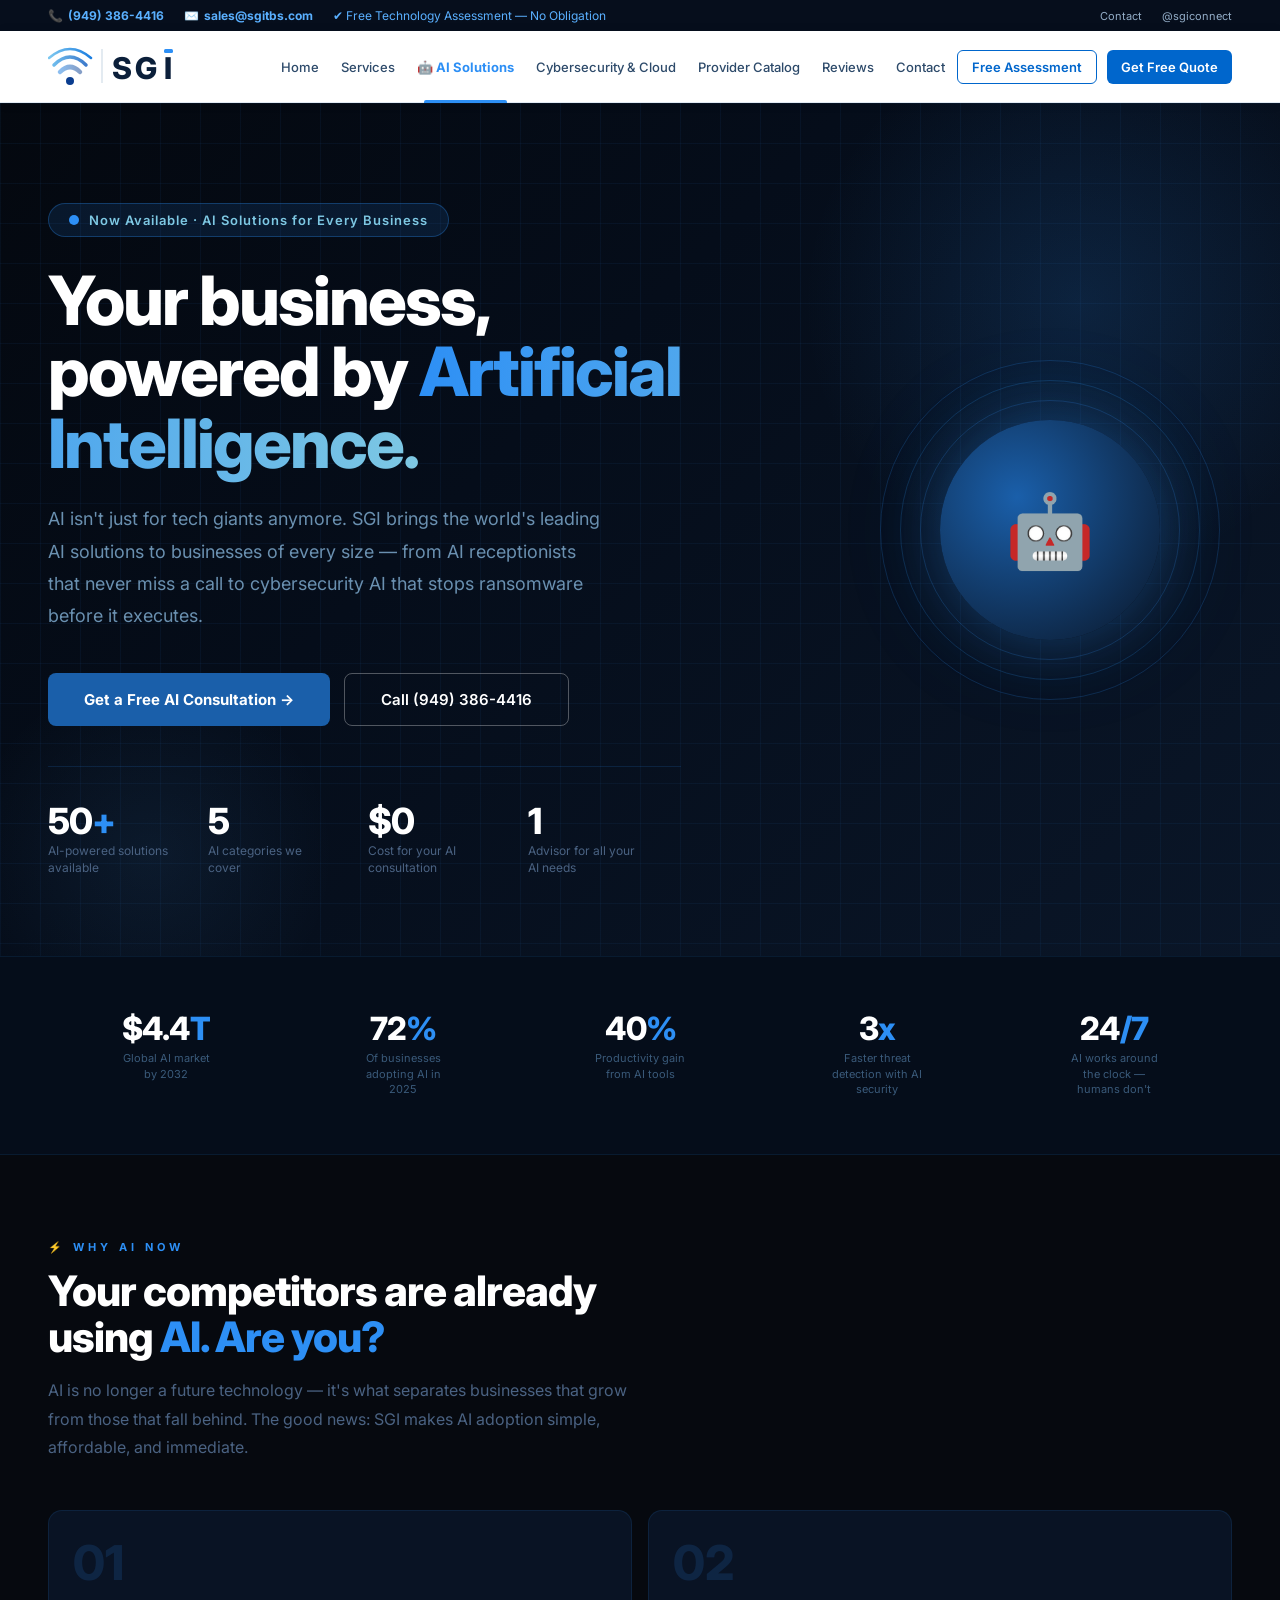
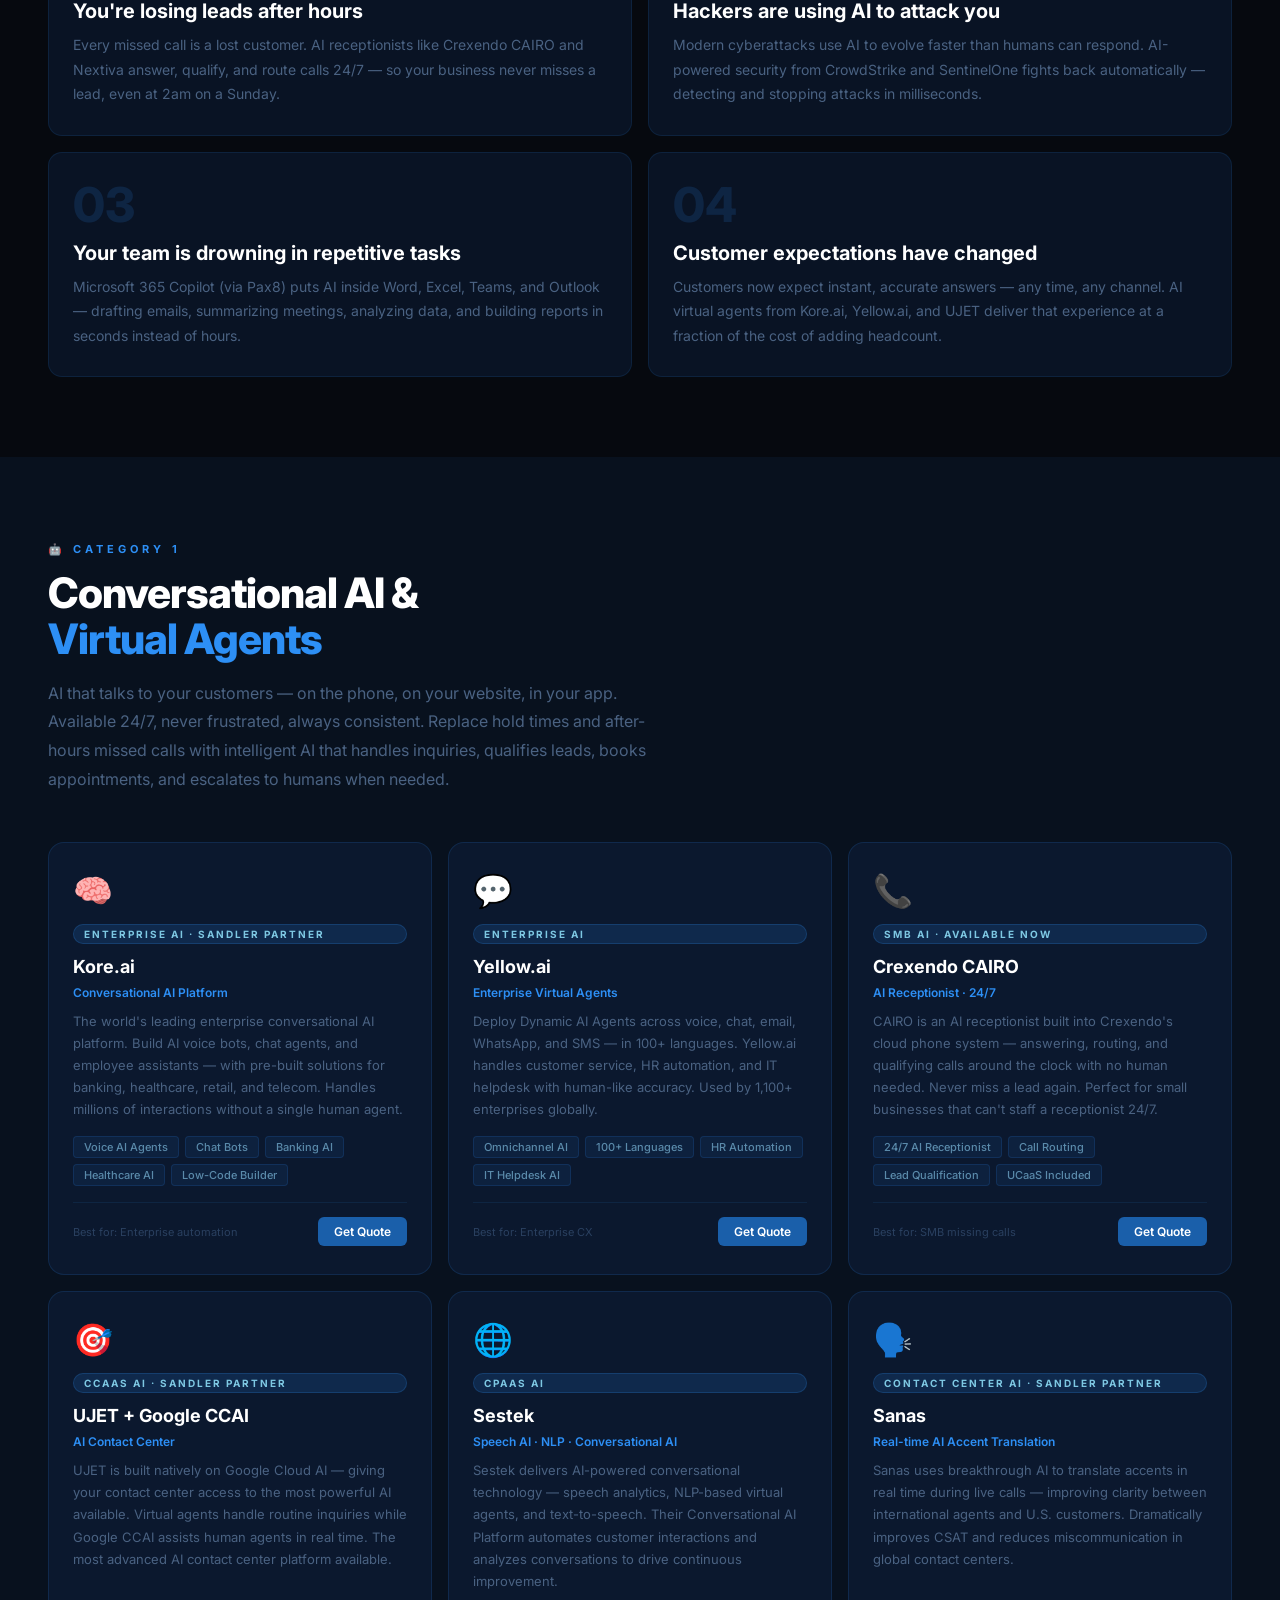
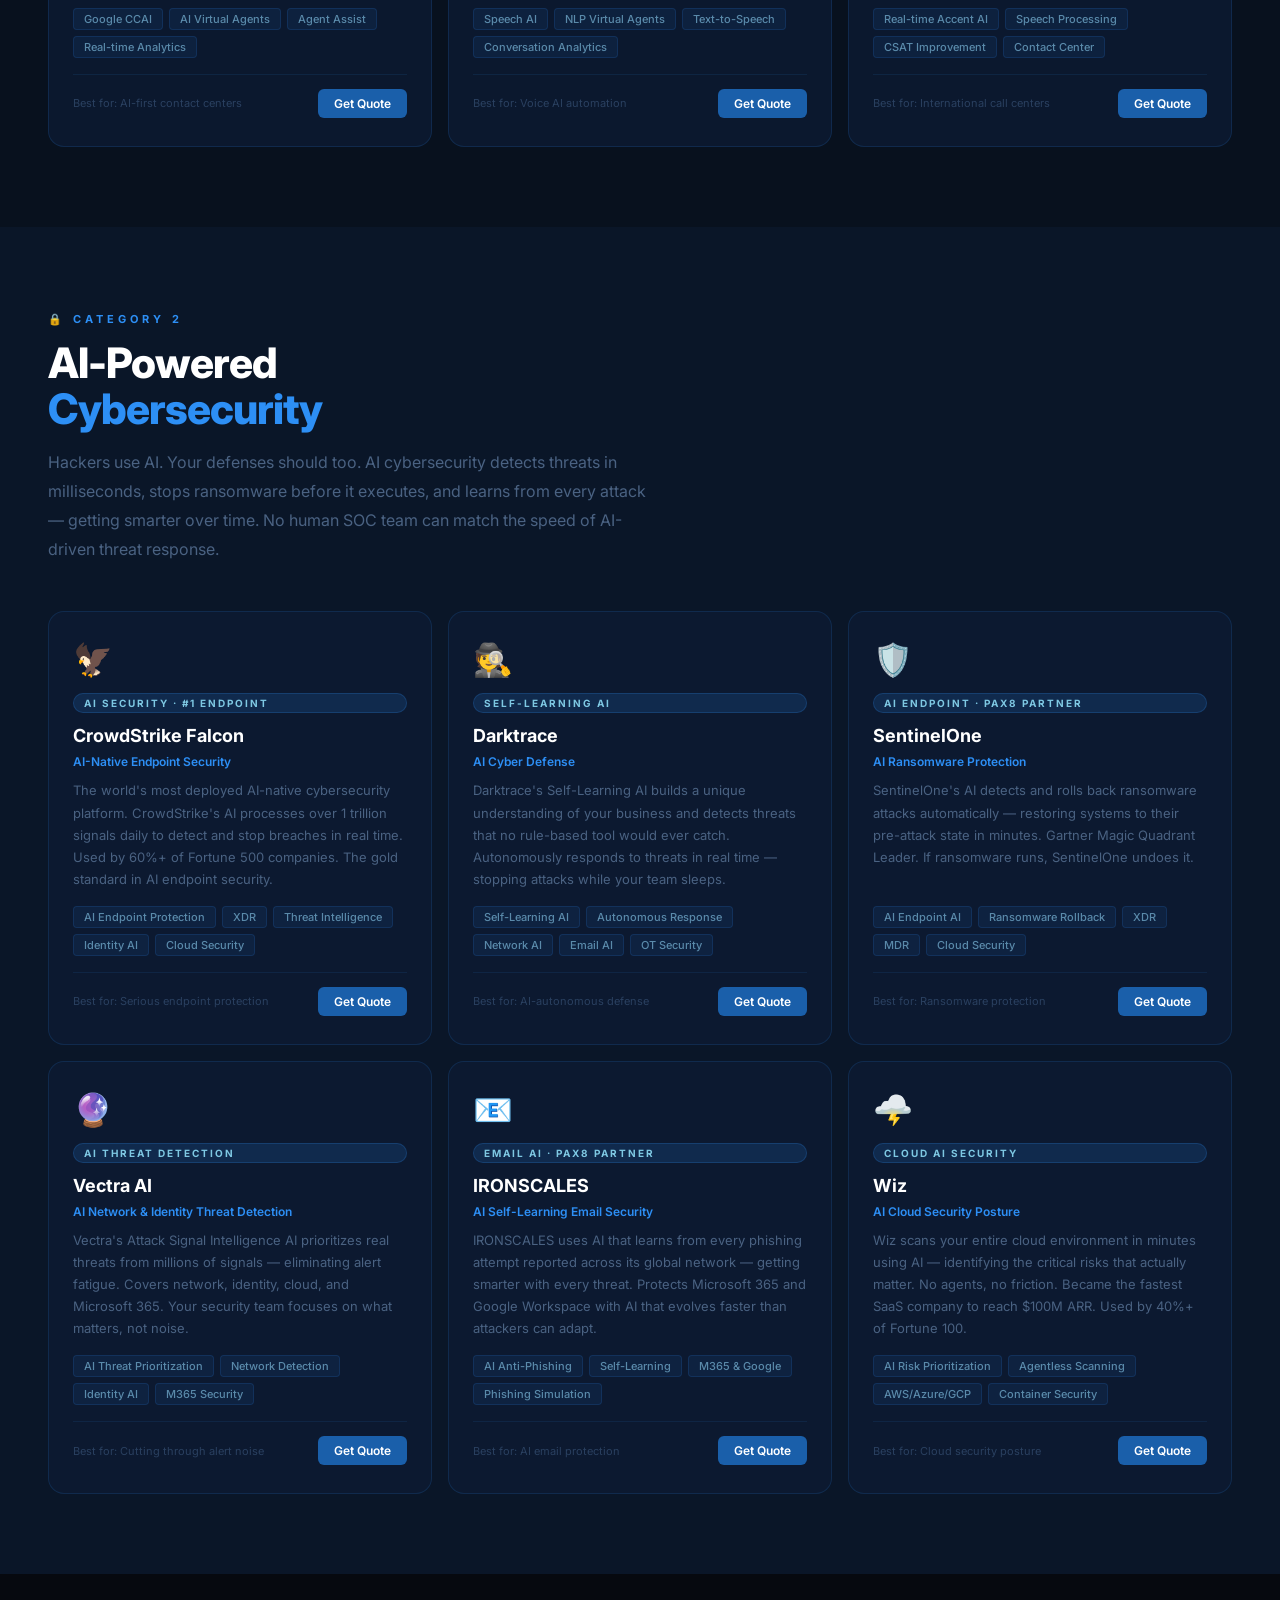
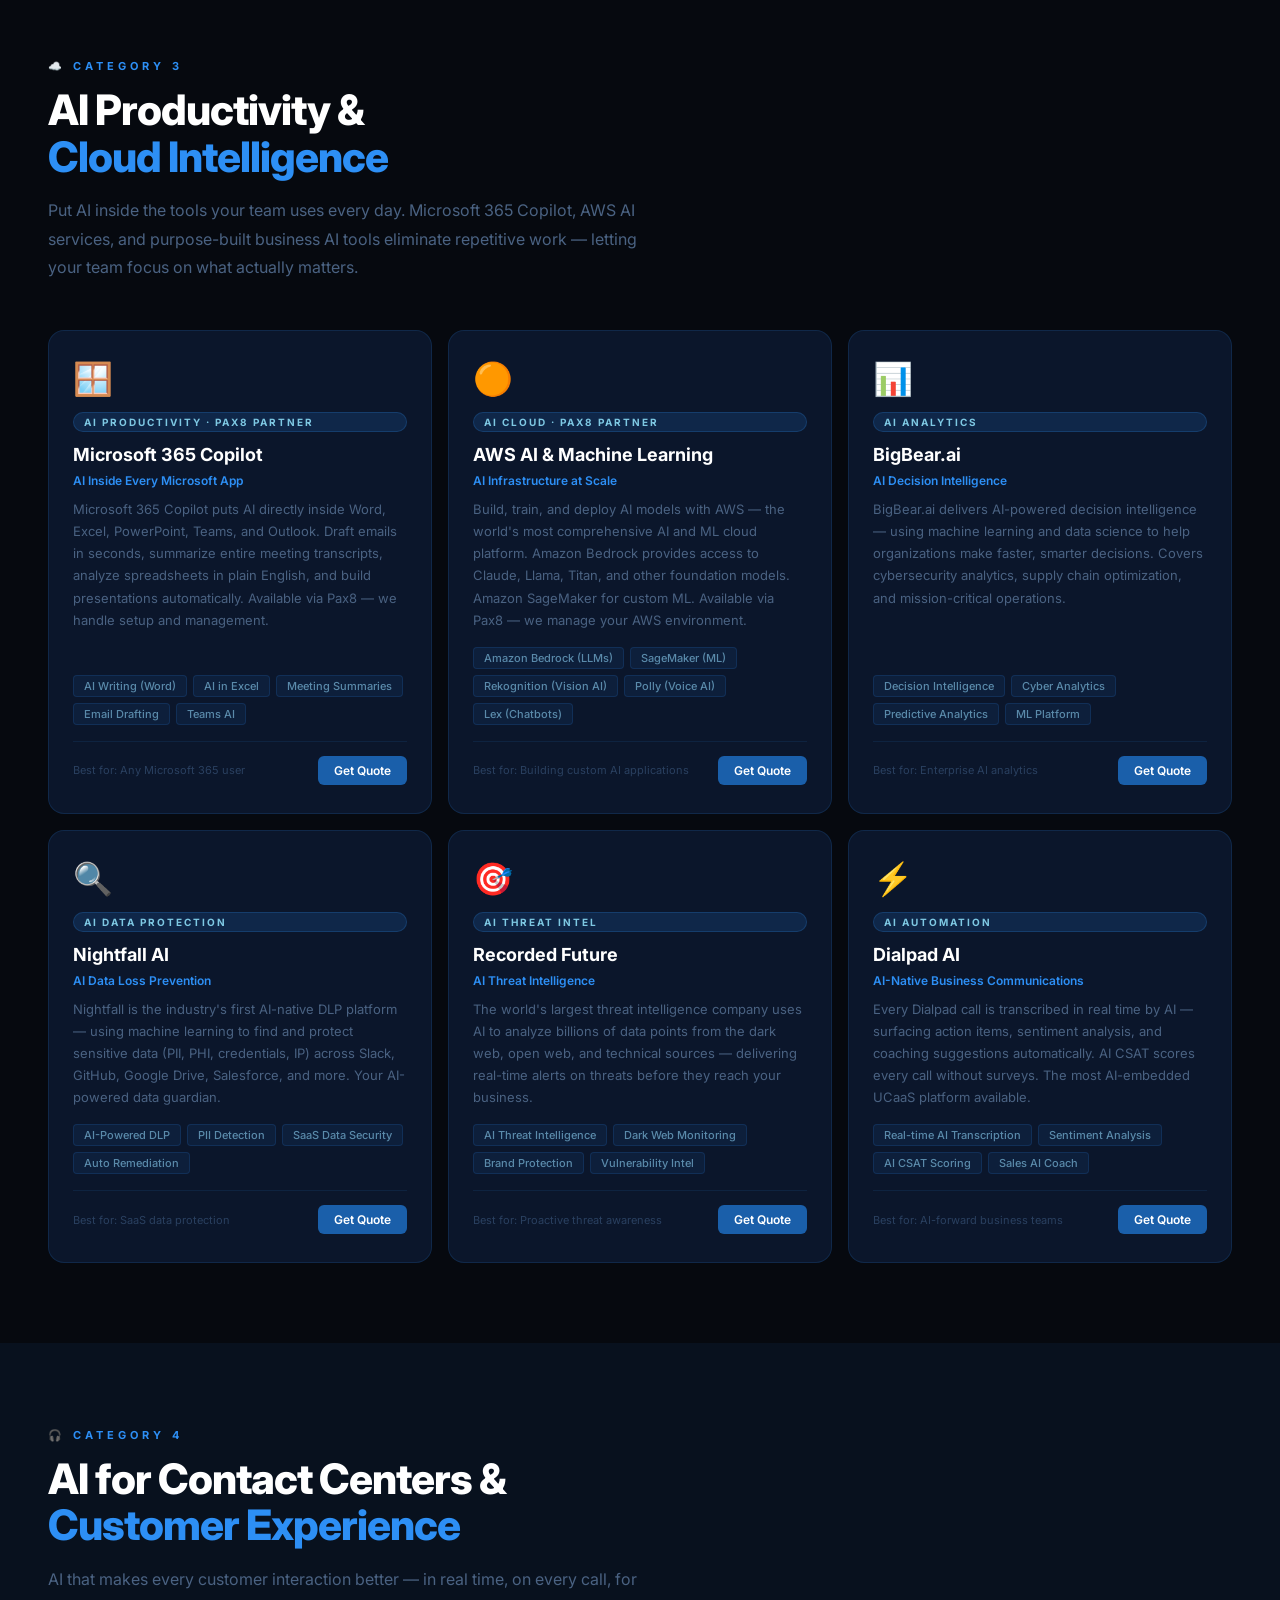
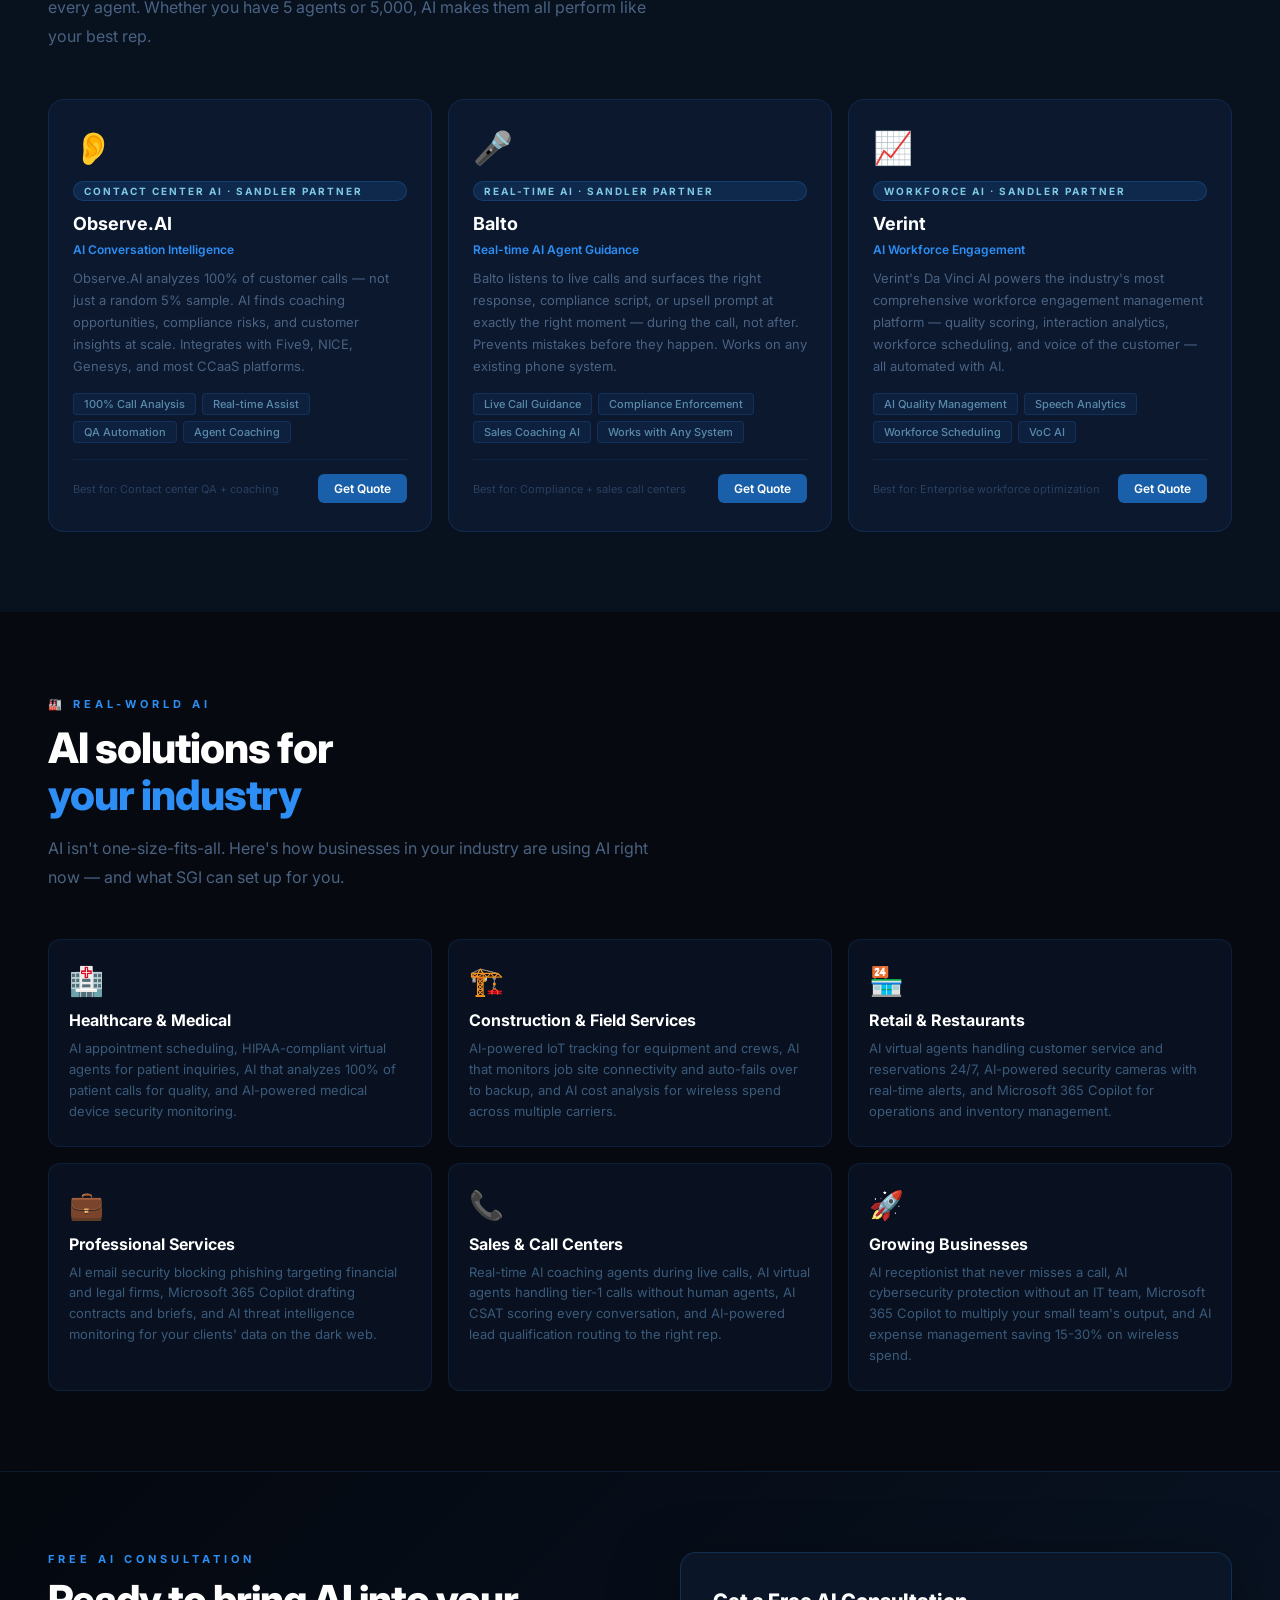
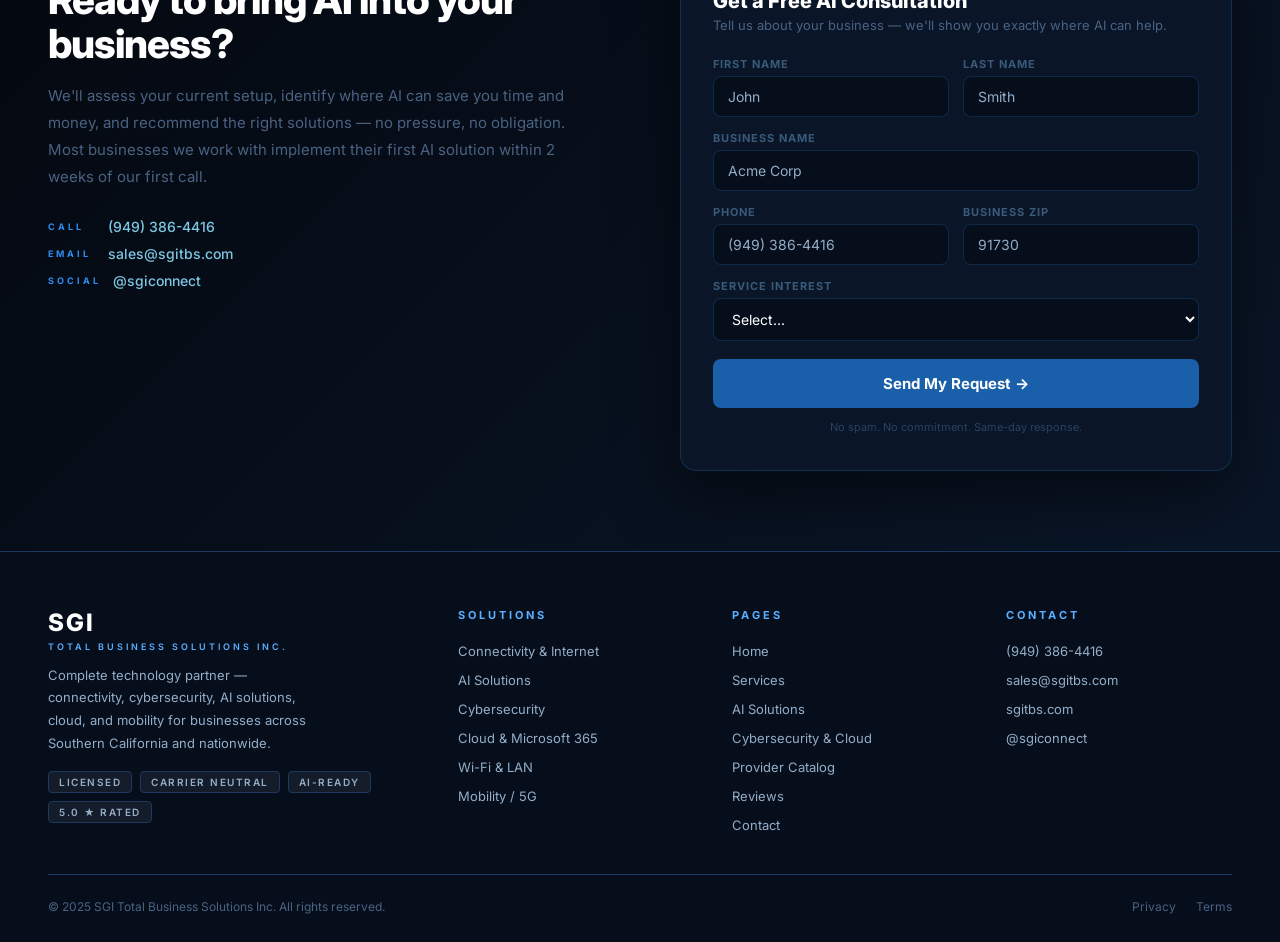
==== ai.html @ 05653500 "Add files via upload" ====
<!DOCTYPE html>
<html lang="en">
<head>
<meta charset="UTF-8"/>
<meta name="viewport" content="width=device-width, initial-scale=1.0"/>
<title>AI Solutions — SGI Total Business Solutions</title>
<meta name="description" content="SGI delivers AI solutions for businesses — conversational AI, AI cybersecurity, Microsoft 365 Copilot, AI contact center, and more. Southern California and nationwide."/>
<link href="https://fonts.googleapis.com/css2?family=Inter:wght@300;400;500;600;700;800;900&display=swap" rel="stylesheet"/>
<style>




/* ═══════════════════════════════════════
   SGI TOTAL BUSINESS SOLUTIONS
   shared.css — used by all pages
═══════════════════════════════════════ */

*, *::before, *::after { box-sizing: border-box; margin: 0; padding: 0; }

:root {
  --navy:       #0b1f3a;
  --navy-deep:  #060e1c;
  --navy-mid:   #102646;
  --navy-border:#1c3a60;
  --blue:       #0066cc;
  --blue-mid:   #1a7de0;
  --blue-light: #5ab0ff;
  --blue-pale:  #cce4ff;
  --white:      #ffffff;
  --gray-50:    #f8fafc;
  --gray-100:   #f0f4f8;
  --gray-200:   #e2eaf3;
  --gray-400:   #94aec8;
  --gray-600:   #4a6282;
  --text-dark:  #0b1f3a;
  --text-mid:   #2d4a6a;
  --text-muted: #5a7a9a;
}

html { scroll-behavior: smooth; }
body { font-family: 'Inter', sans-serif; font-weight: 400; color: var(--text-dark); background: #fff; overflow-x: hidden; }
a { text-decoration: none; }
::-webkit-scrollbar { width: 4px; }
::-webkit-scrollbar-track { background: var(--navy-deep); }
::-webkit-scrollbar-thumb { background: var(--navy-border); }

/* ── TOP BAR ── */
.topbar { background: var(--navy-deep); padding: 8px 48px; display: flex; align-items: center; justify-content: space-between; flex-wrap: wrap; gap: 8px; }
.topbar-left { display: flex; gap: 20px; flex-wrap: wrap; }
.topbar-item { font-size: 12px; color: var(--gray-400); display: flex; align-items: center; gap: 5px; }
.topbar-item strong { color: var(--blue-light); }
.tbs-highlight { color: #5ab0ff; }
.topbar-right { display: flex; gap: 20px; }
.topbar-right a { font-size: 11px; color: var(--gray-400); transition: color .2s; }
.topbar-right a:hover { color: white; }

/* ── NAV ── */
.nav { background: white; border-bottom: 1px solid var(--gray-200); display: flex; align-items: center; justify-content: space-between; padding: 0 48px; height: 72px; box-shadow: 0 1px 12px rgba(0,0,0,.06); position: sticky; top: 0; z-index: 1000; }
.nav-logo-wrap { display: flex; align-items: center; cursor: pointer; }
.nav-links { display: flex; list-style: none; gap: 0; }
.nav-links a { padding: 0 11px; height: 72px; display: flex; align-items: center; font-size: 13px; font-weight: 500; color: var(--text-mid); transition: color .2s; position: relative; }
.nav-links a::after { content:''; position:absolute; bottom:0; left:18px; right:18px; height:3px; background:var(--blue); transform:scaleX(0); transition:transform .2s; border-radius:2px 2px 0 0; }
.nav-links a:hover, .nav-links a.active { color: var(--blue); }
.nav-links a:hover::after, .nav-links a.active::after { transform:scaleX(1); }
.nav-right { display: flex; gap: 10px; }

/* Buttons */
.btn-ghost { background:transparent; color:var(--blue); border:1.5px solid var(--blue); border-radius:6px; padding:8px 14px; font-family:'Inter',sans-serif; font-size:13px; font-weight:600; cursor:pointer; transition:all .2s; }
.btn-ghost:hover { background:var(--blue); color:white; }
.btn-solid { background:var(--blue); color:white; border:none; border-radius:6px; padding:9px 14px; font-family:'Inter',sans-serif; font-size:13px; font-weight:600; cursor:pointer; transition:all .2s; }
.btn-solid:hover { background:var(--blue-mid); transform:translateY(-1px); }

/* Hamburger */
.hamburger { display:none; background:none; border:none; font-size:22px; cursor:pointer; color:var(--text-dark); padding:8px; }
.mobile-menu { display:none; flex-direction:column; background:white; border-bottom:1px solid var(--gray-200); padding:12px 24px; gap:4px; position:sticky; top:72px; z-index:999; box-shadow:0 4px 12px rgba(0,0,0,.08); }
.mobile-menu.open { display:flex; }
.mobile-menu a { font-size:15px; font-weight:500; color:var(--text-mid); padding:10px 0; border-bottom:1px solid var(--gray-100); }
.mobile-menu a:last-child { border-bottom:none; }
.mobile-menu .mobile-cta { background:var(--blue); color:white; text-align:center; border-radius:6px; padding:12px; margin-top:8px; font-weight:600; border-bottom:none; }

/* ── HERO ── */
.hero { min-height:92vh; display:flex; align-items:center; padding:80px 48px; position:relative; overflow:hidden; background:linear-gradient(135deg,var(--navy-deep) 0%,var(--navy) 50%,#0d2a50 100%); }
.hero-bg { position:absolute; inset:0; background-image:linear-gradient(rgba(28,58,96,.3) 1px,transparent 1px),linear-gradient(90deg,rgba(28,58,96,.3) 1px,transparent 1px); background-size:48px 48px; }
.hero-glow { position:absolute; top:-100px; right:-100px; width:700px; height:700px; background:radial-gradient(circle,rgba(0,102,204,.18) 0%,transparent 65%); pointer-events:none; }
.hero-content { position:relative; z-index:2; max-width:620px; }
.hero-badge { display:inline-flex; align-items:center; gap:8px; background:rgba(0,102,204,.2); border:1px solid rgba(0,102,204,.4); border-radius:100px; padding:6px 16px; margin-bottom:28px; }
.badge-dot { width:7px; height:7px; border-radius:50%; background:var(--blue-light); animation:pulse 2s infinite; }
@keyframes pulse { 0%,100%{opacity:1}50%{opacity:.4} }
.hero-badge span { font-size:12px; font-weight:500; color:#cce4ff; }
.hero h1 { font-size:64px; font-weight:800; line-height:1.06; color:white; margin-bottom:24px; letter-spacing:-1.5px; }
.hero h1 .blue { color:var(--blue-light); }
.hero h1 .thin { font-weight:300; }
.hero-sub { font-size:17px; color:var(--gray-400); line-height:1.75; max-width:520px; margin-bottom:36px; }
.hero-pills { display:flex; gap:10px; flex-wrap:wrap; margin-bottom:40px; }
.hero-pill { background:rgba(255,255,255,.07); border:1px solid rgba(255,255,255,.12); border-radius:6px; padding:7px 14px; font-size:12px; font-weight:500; color:#cce4ff; }
.hero-btns { display:flex; gap:14px; flex-wrap:wrap; margin-bottom:56px; }
.btn-hero-primary { background:var(--blue); color:white; border:none; border-radius:8px; padding:16px 36px; font-family:'Inter',sans-serif; font-size:15px; font-weight:700; cursor:pointer; transition:all .2s; }
.btn-hero-primary:hover { background:var(--blue-mid); transform:translateY(-2px); box-shadow:0 12px 32px rgba(0,102,204,.4); }
.btn-hero-outline { background:transparent; color:white; border:1.5px solid rgba(255,255,255,.3); border-radius:8px; padding:16px 36px; font-family:'Inter',sans-serif; font-size:15px; font-weight:600; cursor:pointer; transition:all .2s; }
.btn-hero-outline:hover { border-color:white; background:rgba(255,255,255,.07); }
.hero-stats { display:flex; gap:48px; flex-wrap:wrap; padding-top:40px; border-top:1px solid rgba(255,255,255,.1); }
.h-stat { display:flex; flex-direction:column; gap:4px; }
.h-stat-num { font-size:36px; font-weight:800; color:white; letter-spacing:-1px; line-height:1; }
.h-stat-num span { color:var(--blue-light); }
.h-stat-label { font-size:12px; color:var(--gray-400); max-width:110px; line-height:1.4; }
.hero-visual { position:absolute; right:48px; top:50%; transform:translateY(-50%); z-index:2; opacity:.7; }

/* ── TRUST BAR ── */
.trust-bar { background:white; border-bottom:1px solid var(--gray-200); padding:18px 48px; display:flex; align-items:center; justify-content:space-between; flex-wrap:wrap; gap:16px; }
.trust-item { display:flex; align-items:center; gap:10px; }
.trust-icon { width:36px; height:36px; background:var(--blue-pale); border-radius:8px; display:flex; align-items:center; justify-content:center; font-size:16px; flex-shrink:0; }
.ti-title { font-size:14px; font-weight:700; color:var(--text-dark); }
.ti-sub { font-size:11px; color:var(--text-muted); }
.trust-div { width:1px; height:32px; background:var(--gray-200); }

/* ── TICKER ── */
.ticker-wrap { background:var(--gray-50); border-bottom:1px solid var(--gray-200); padding:14px 0; overflow:hidden; }
.ticker-track { display:flex; gap:56px; animation:ticker 28s linear infinite; white-space:nowrap; }
.ticker-chip { font-size:13px; font-weight:600; color:var(--text-muted); flex-shrink:0; }
@keyframes ticker { from{transform:translateX(0)} to{transform:translateX(-50%)} }

/* ── SECTIONS ── */
.section-light { padding:80px 48px; background:white; }
.section-gray  { padding:80px 48px; background:var(--gray-50); }
.section-dark  { padding:80px 48px; background:var(--navy-deep); }
.section-navy  { padding:80px 48px; background:var(--navy); }
.section-label { font-size:11px; font-weight:700; letter-spacing:4px; text-transform:uppercase; color:var(--blue); margin-bottom:12px; }
.section-label.light { color:var(--blue-light); }
.section-title { font-size:44px; font-weight:800; line-height:1.1; letter-spacing:-1px; color:var(--text-dark); margin-bottom:16px; }
.section-title.light { color:white; }
.section-title .blue { color:var(--blue); }
.section-sub { font-size:16px; color:var(--text-muted); line-height:1.7; max-width:540px; margin-bottom:48px; }
.section-header-row { display:flex; align-items:flex-end; justify-content:space-between; margin-bottom:40px; flex-wrap:wrap; gap:20px; }
.see-all-btn { background:transparent; color:var(--blue); border:1.5px solid var(--blue); border-radius:6px; padding:9px 14px; font-size:13px; font-weight:600; cursor:pointer; transition:all .2s; white-space:nowrap; display:inline-block; }
.see-all-btn:hover { background:var(--blue); color:white; }

/* Services grid */
.services-grid { display:grid; grid-template-columns:repeat(3,1fr); gap:20px; }
.svc-card { background:white; border:1px solid var(--gray-200); border-radius:12px; padding:28px 24px; transition:all .25s; position:relative; overflow:hidden; }
.svc-card::before { content:''; position:absolute; top:0; left:0; right:0; height:4px; background:linear-gradient(90deg,var(--blue),var(--blue-light)); transform:scaleX(0); transform-origin:left; transition:transform .3s; }
.svc-card:hover { transform:translateY(-4px); box-shadow:0 16px 40px rgba(0,102,204,.12); border-color:var(--blue-pale); }
.svc-card:hover::before { transform:scaleX(1); }
.svc-icon { font-size:28px; margin-bottom:16px; }
.svc-card h3 { font-size:18px; font-weight:700; color:var(--text-dark); margin-bottom:10px; }
.svc-card p { font-size:14px; color:var(--text-muted); line-height:1.65; }

/* Why grid */
.why-grid { display:grid; grid-template-columns:1fr 1fr; gap:1px; background:var(--gray-200); border:1px solid var(--gray-200); border-radius:8px; overflow:hidden; margin-top:40px; }
.why-card { background:white; padding:36px 32px; }
.why-card.featured { background:var(--gray-50); }
.why-num { font-size:56px; font-weight:800; color:var(--gray-200); line-height:1; margin-bottom:12px; letter-spacing:-2px; }
.why-card h3 { font-size:22px; font-weight:700; color:var(--text-dark); margin-bottom:10px; }
.why-card p { font-size:14px; color:var(--text-muted); line-height:1.75; }

/* Reviews */
.reviews-grid { display:grid; grid-template-columns:repeat(3,1fr); gap:20px; }
.review-card { background:white; border:1px solid var(--gray-200); border-radius:12px; padding:28px 24px; transition:all .2s; }
.review-card:hover { border-color:var(--blue-pale); box-shadow:0 8px 28px rgba(0,0,0,.07); transform:translateY(-2px); }
.rev-stars { color:#f59e0b; font-size:16px; letter-spacing:2px; margin-bottom:14px; }
.rev-text { font-size:14px; color:var(--text-mid); line-height:1.75; margin-bottom:18px; font-style:italic; }
.rev-author { font-size:13px; font-weight:700; color:var(--text-dark); }
.rev-biz { font-size:12px; color:var(--text-muted); margin-top:2px; }
.rating-block { text-align:right; }
.rating-num { font-size:48px; font-weight:800; color:var(--blue); line-height:1; letter-spacing:-2px; }
.rating-stars { color:#f59e0b; font-size:18px; letter-spacing:2px; }
.rating-sub { font-size:12px; color:var(--text-muted); margin-top:4px; }

/* CTA band */
.cta-band { background:linear-gradient(135deg,var(--navy-deep) 0%,var(--navy-mid) 100%); padding:80px 48px; display:grid; grid-template-columns:1fr 1fr; gap:80px; align-items:start; }
.cta-left h2 { font-size:40px; font-weight:800; color:white; line-height:1.1; letter-spacing:-1px; margin-bottom:16px; }
.cta-left p { font-size:15px; color:var(--gray-400); line-height:1.8; margin-bottom:28px; }
.cta-contacts { display:flex; flex-direction:column; gap:10px; }
.cta-contact { display:flex; align-items:center; gap:12px; font-size:14px; font-weight:500; color:#cce4ff; }
.cc-label { font-size:9px; font-weight:700; letter-spacing:3px; text-transform:uppercase; color:var(--blue-light); min-width:48px; }

/* Quote form */
.quote-form { background:white; border-radius:16px; padding:36px 32px; box-shadow:0 24px 64px rgba(0,0,0,.24); }
.form-title { font-size:20px; font-weight:800; color:var(--text-dark); margin-bottom:4px; }
.form-sub { font-size:13px; color:var(--text-muted); margin-bottom:24px; }
.form-grp { display:flex; flex-direction:column; gap:5px; margin-bottom:14px; }
.form-grp label { font-size:11px; font-weight:700; letter-spacing:1px; text-transform:uppercase; color:var(--text-muted); }
.form-grp input, .form-grp select { width:100%; background:var(--gray-50); border:1.5px solid var(--gray-200); border-radius:8px; padding:11px 14px; font-family:'Inter',sans-serif; font-size:14px; color:var(--text-dark); outline:none; transition:border-color .2s; }
.form-grp input:focus, .form-grp select:focus { border-color:var(--blue); background:white; box-shadow:0 0 0 3px rgba(0,102,204,.1); }
.form-grp input::placeholder { color:var(--gray-400); }
.form-row-2 { display:grid; grid-template-columns:1fr 1fr; gap:14px; }
.form-btn { width:100%; background:var(--blue); color:white; border:none; border-radius:8px; padding:15px; font-family:'Inter',sans-serif; font-size:15px; font-weight:700; cursor:pointer; margin-top:4px; transition:all .2s; }
.form-btn:hover { background:var(--blue-mid); transform:translateY(-1px); box-shadow:0 8px 24px rgba(0,102,204,.35); }
.form-disclaimer { font-size:11px; color:var(--gray-400); text-align:center; margin-top:12px; }

/* ── FOOTER ── */
.footer { background:var(--navy-deep); padding:56px 48px 28px; border-top:1px solid var(--navy-border); }
.footer-top { display:grid; grid-template-columns:1.6fr 1fr 1fr 1fr; gap:48px; padding-bottom:40px; border-bottom:1px solid var(--navy-border); margin-bottom:24px; }
.footer-logo { font-family:'Inter',sans-serif; font-size:24px; font-weight:800; color:white; letter-spacing:2px; }
.footer-tagline { font-size:9px; font-weight:600; letter-spacing:3px; text-transform:uppercase; color:var(--blue-light); margin:4px 0 12px; }
.footer-brand p { font-size:13px; color:var(--gray-400); line-height:1.75; max-width:260px; margin-bottom:16px; }
.footer-badges { display:flex; gap:8px; flex-wrap:wrap; }
.footer-badges span { background:rgba(255,255,255,.06); border:1px solid var(--navy-border); border-radius:4px; padding:4px 10px; font-size:10px; font-weight:600; letter-spacing:1.5px; text-transform:uppercase; color:var(--gray-400); }
.footer-col h4 { font-size:11px; font-weight:700; letter-spacing:3px; text-transform:uppercase; color:var(--blue-light); margin-bottom:18px; }
.footer-col ul { list-style:none; display:flex; flex-direction:column; gap:9px; }
.footer-col a { font-size:13px; color:var(--gray-400); transition:color .2s; }
.footer-col a:hover { color:white; }
.footer-bottom { display:flex; align-items:center; justify-content:space-between; flex-wrap:wrap; gap:12px; font-size:12px; color:var(--gray-600); }
.footer-links { display:flex; gap:20px; }
.footer-links a { font-size:12px; color:var(--gray-600); transition:color .2s; }
.footer-links a:hover { color:var(--blue-light); }

/* ── PAGE HERO (inner pages) ── */
.page-hero { background:linear-gradient(135deg,var(--navy-deep) 0%,var(--navy) 60%,#0d2a50 100%); padding:72px 48px 60px; position:relative; overflow:hidden; }
.page-hero::before { content:''; position:absolute; inset:0; background-image:linear-gradient(rgba(28,58,96,.3) 1px,transparent 1px),linear-gradient(90deg,rgba(28,58,96,.3) 1px,transparent 1px); background-size:48px 48px; }
.page-hero-inner { position:relative; z-index:2; }
.page-hero h1 { font-size:52px; font-weight:800; color:white; line-height:1.1; letter-spacing:-1.5px; margin-bottom:16px; }
.page-hero p { font-size:18px; color:var(--gray-400); line-height:1.75; max-width:600px; }

/* ── COMPARE TABLE ── */
.compare-wrap { overflow-x:auto; border-radius:12px; border:1px solid var(--gray-200); box-shadow:0 4px 24px rgba(0,0,0,.06); }
.compare-table { width:100%; border-collapse:collapse; min-width:680px; }
.compare-table th { padding:18px 22px; font-size:13px; font-weight:700; text-align:left; border-bottom:2px solid var(--gray-200); }
.compare-table th.sgi-col { background:var(--navy); color:white; text-align:center; }
.compare-table th.car-col { background:white; color:var(--text-mid); text-align:center; }
.compare-table th:first-child { background:var(--gray-50); color:var(--text-muted); }
.compare-table td { padding:14px 22px; font-size:14px; border-bottom:1px solid var(--gray-100); vertical-align:middle; }
.compare-table td:first-child { font-weight:600; color:var(--text-mid); background:var(--gray-50); font-size:13px; }
.compare-table td.sgi-col { background:rgba(0,102,204,.04); text-align:center; font-weight:600; color:var(--blue); }
.compare-table td.car-col { text-align:center; color:var(--text-muted); }
.compare-table tr:last-child td { border-bottom:none; }
.chk { color:#16a34a; font-size:18px; }
.crs { color:#dc2626; font-size:16px; }
.prt { color:#d97706; font-size:13px; font-weight:600; }

/* ── STEPS ── */
.steps-row { display:grid; grid-template-columns:repeat(4,1fr); gap:0; position:relative; margin-top:48px; }
.steps-row::before { content:''; position:absolute; top:28px; left:calc(12.5% + 4px); right:calc(12.5% + 4px); height:2px; background:var(--blue-pale); z-index:0; }
.step { display:flex; flex-direction:column; align-items:center; text-align:center; padding:0 20px; position:relative; z-index:1; }
.step-num { width:56px; height:56px; border-radius:50%; background:var(--navy); color:white; display:flex; align-items:center; justify-content:center; font-size:20px; font-weight:800; margin-bottom:16px; border:4px solid white; box-shadow:0 0 0 2px var(--blue); }
.step h3 { font-size:16px; font-weight:700; color:var(--text-dark); margin-bottom:8px; }
.step p { font-size:13px; color:var(--text-muted); line-height:1.6; }

/* ── CARRIER CARDS ── */
.carrier-grid { display:grid; grid-template-columns:repeat(4,1fr); gap:16px; margin-top:16px; }
.carrier-card { background:white; border:1px solid var(--gray-200); border-radius:12px; padding:22px 18px; display:flex; flex-direction:column; gap:6px; transition:all .2s; }
.carrier-card:hover { border-color:var(--blue); box-shadow:0 4px 20px rgba(0,102,204,.1); transform:translateY(-2px); }
.carrier-dot { width:6px; height:6px; border-radius:50%; background:var(--blue); margin-bottom:4px; }
.carrier-name { font-size:16px; font-weight:700; color:var(--text-dark); }
.carrier-type { font-size:12px; color:var(--text-muted); line-height:1.4; }
.carrier-tag { display:inline-block; background:var(--blue-pale); color:var(--blue); font-size:10px; font-weight:700; letter-spacing:1px; text-transform:uppercase; padding:3px 10px; border-radius:100px; margin-top:4px; }

/* ── RESPONSIVE ── */
@media(max-width:960px){
  .topbar, .nav, .section-light, .section-gray, .section-dark, .section-navy, .cta-band, .footer, .page-hero { padding-left:20px; padding-right:20px; }
  .trust-bar { padding:16px 20px; }
  .nav-links, .nav-right { display:none; }
  .hamburger { display:block; }
  .hero { padding:80px 24px 60px; min-height:auto; }
  .hero h1 { font-size:40px; }
  .hero-visual { display:none; }
  .hero-stats { gap:24px; }
  .services-grid, .reviews-grid { grid-template-columns:1fr; }
  .why-grid { grid-template-columns:1fr; }
  .steps-row { grid-template-columns:repeat(2,1fr); gap:36px; }
  .steps-row::before { display:none; }
  .carrier-grid { grid-template-columns:repeat(2,1fr); }
  .cta-band { grid-template-columns:1fr; gap:40px; }
  .footer-top { grid-template-columns:1fr 1fr; gap:28px; }
  .section-title { font-size:32px; }
  .page-hero h1 { font-size:36px; }
  .compare-table th, .compare-table td { padding:10px 14px; font-size:12px; }
  .form-row-2 { grid-template-columns:1fr; }
}



/* ── NEW SECTIONS ── */
.solutions-grid {
  display: grid;
  grid-template-columns: repeat(3,1fr);
  gap: 20px;
}
.sol-card {
  background: white;
  border: 1px solid var(--gray-200);
  border-radius: 14px;
  padding: 32px 28px;
  transition: all .25s;
  position: relative;
  overflow: hidden;
}
.sol-card::before {
  content:'';
  position:absolute;
  top:0;left:0;right:0;height:4px;
  background:linear-gradient(90deg,var(--blue),var(--blue-light));
  transform:scaleX(0);transform-origin:left;
  transition:transform .3s;
}
.sol-card:hover { transform:translateY(-4px); box-shadow:0 16px 40px rgba(0,102,204,.12); border-color:var(--blue-pale); }
.sol-card:hover::before { transform:scaleX(1); }
.sol-icon { font-size:32px; margin-bottom:16px; }
.sol-card h3 { font-size:19px; font-weight:700; color:var(--text-dark); margin-bottom:10px; }
.sol-card p { font-size:14px; color:var(--text-muted); line-height:1.65; margin-bottom:16px; }
.sol-tags { display:flex; flex-wrap:wrap; gap:6px; }
.sol-tag { background:var(--gray-100); border:1px solid var(--gray-200); border-radius:4px; padding:3px 10px; font-size:11px; font-weight:500; color:var(--text-mid); }
.sol-link { display:inline-flex; align-items:center; gap:4px; margin-top:14px; font-size:13px; font-weight:600; color:var(--blue); transition:gap .2s; }
.sol-link:hover { gap:8px; }

/* How we work */
.how-grid {
  display:grid;
  grid-template-columns:repeat(4,1fr);
  gap:1px;
  background:var(--gray-200);
  border:1px solid var(--gray-200);
  border-radius:12px;
  overflow:hidden;
  margin-top:48px;
}
.how-card {
  background:white;
  padding:36px 28px;
  text-align:center;
  transition:background .2s;
}
.how-card:hover { background:var(--gray-50); }
.how-num {
  width:52px;height:52px;
  border-radius:50%;
  background:var(--navy);
  color:white;
  display:flex;align-items:center;justify-content:center;
  font-size:20px;font-weight:800;
  margin:0 auto 18px;
}
.how-title { font-size:17px; font-weight:700; color:var(--text-dark); margin-bottom:10px; }
.how-desc { font-size:13px; color:var(--text-muted); line-height:1.65; }

/* Industries */
.industries-grid {
  display:grid;
  grid-template-columns:repeat(3,1fr);
  gap:16px;
  margin-top:40px;
}
.ind-card {
  background:white;
  border:1px solid var(--gray-200);
  border-radius:12px;
  padding:24px 22px;
  display:flex;
  align-items:flex-start;
  gap:16px;
  transition:all .2s;
}
.ind-card:hover { border-color:var(--blue-pale); box-shadow:0 4px 20px rgba(0,102,204,.08); transform:translateY(-2px); }
.ind-icon { font-size:28px; flex-shrink:0; }
.ind-card h3 { font-size:15px; font-weight:700; color:var(--text-dark); margin-bottom:5px; }
.ind-card p { font-size:12px; color:var(--text-muted); line-height:1.5; }

/* Packages */
.packages-grid {
  display:grid;
  grid-template-columns:repeat(3,1fr);
  gap:20px;
  margin-top:40px;
}
.pkg-card {
  background:white;
  border:2px solid var(--gray-200);
  border-radius:16px;
  padding:36px 28px;
  position:relative;
  transition:all .25s;
  display:flex;
  flex-direction:column;
}
.pkg-card.featured {
  border-color:var(--blue);
  box-shadow:0 8px 32px rgba(0,102,204,.15);
}
.pkg-badge {
  position:absolute;
  top:-14px;left:50%;transform:translateX(-50%);
  background:var(--blue);
  color:white;
  font-size:11px;font-weight:700;
  letter-spacing:1.5px;text-transform:uppercase;
  padding:4px 16px;
  border-radius:100px;
  white-space:nowrap;
}
.pkg-icon { font-size:36px; margin-bottom:14px; }
.pkg-name { font-size:20px; font-weight:800; color:var(--text-dark); margin-bottom:6px; }
.pkg-tagline { font-size:13px; color:var(--text-muted); margin-bottom:20px; line-height:1.5; }
.pkg-includes { list-style:none; display:flex; flex-direction:column; gap:10px; margin-bottom:24px; flex:1; }
.pkg-includes li { display:flex; align-items:flex-start; gap:10px; font-size:13px; color:var(--text-mid); }
.pkg-check { color:var(--blue); font-size:15px; flex-shrink:0; margin-top:1px; }
.pkg-btn {
  background:var(--blue);color:white;border:none;border-radius:8px;
  padding:13px;font-family:'Inter',sans-serif;font-size:14px;font-weight:700;
  cursor:pointer;transition:all .2s;text-align:center;display:block;width:100%;
}
.pkg-btn:hover { background:var(--blue-mid); transform:translateY(-1px); }
.pkg-btn.outline {
  background:transparent;color:var(--blue);
  border:2px solid var(--blue);
}
.pkg-btn.outline:hover { background:var(--blue); color:white; }

/* CTA banner */
.cta-banner {
  background:linear-gradient(135deg,var(--navy-deep) 0%,var(--navy-mid) 100%);
  padding:80px 48px;
  display:grid;
  grid-template-columns:1fr 1fr;
  gap:80px;
  align-items:start;
}

@media(max-width:960px){
  .solutions-grid,.packages-grid,.industries-grid { grid-template-columns:1fr; }
  .how-grid { grid-template-columns:repeat(2,1fr); }
  .cta-banner { grid-template-columns:1fr; gap:40px; padding:48px 20px; }
}


/* ── EXTRA STYLES ── */
.pill-row{display:flex;gap:8px;flex-wrap:wrap;margin-bottom:32px;}
.pill{background:rgba(255,255,255,.08);border:1px solid rgba(255,255,255,.15);border-radius:6px;padding:7px 14px;font-size:12px;font-weight:500;color:#cce4ff;}
.stat-band{background:var(--navy-deep);padding:40px 48px;display:grid;grid-template-columns:repeat(5,1fr);gap:1px;border-top:1px solid var(--navy-border);border-bottom:1px solid var(--navy-border);}
.stat-band-item{display:flex;flex-direction:column;align-items:center;justify-content:center;padding:28px 12px;text-align:center;background:var(--navy-deep);}
.sbi-num{font-size:36px;font-weight:800;color:white;letter-spacing:-1px;line-height:1;}
.sbi-num span{color:var(--blue-light);}
.sbi-label{font-size:11px;color:var(--gray-400);margin-top:6px;line-height:1.4;max-width:100px;}
.cat-section{padding:80px 48px;}
.cat-section.alt{background:var(--gray-50);}
.cat-header{display:grid;grid-template-columns:1fr 1fr;gap:80px;align-items:start;margin-bottom:48px;}
.cat-header.full{grid-template-columns:1fr;max-width:700px;}
.cat-eyebrow{font-size:11px;font-weight:700;letter-spacing:4px;text-transform:uppercase;color:var(--blue);margin-bottom:12px;}
.cat-title{font-size:40px;font-weight:800;line-height:1.1;letter-spacing:-1px;color:var(--text-dark);margin-bottom:14px;}
.cat-title span{color:var(--blue);}
.cat-desc{font-size:15px;color:var(--text-muted);line-height:1.8;}
.individual-grid{display:grid;grid-template-columns:repeat(3,1fr);gap:20px;margin-bottom:48px;}
.ind-svc-card{background:white;border:1px solid var(--gray-200);border-radius:14px;padding:28px 24px;transition:all .25s;position:relative;overflow:hidden;display:flex;flex-direction:column;}
.ind-svc-card::before{content:'';position:absolute;top:0;left:0;right:0;height:4px;background:linear-gradient(90deg,var(--blue),var(--blue-light));transform:scaleX(0);transform-origin:left;transition:transform .3s;}
.ind-svc-card:hover{transform:translateY(-4px);box-shadow:0 16px 40px rgba(0,102,204,.12);border-color:var(--blue-pale);}
.ind-svc-card:hover::before{transform:scaleX(1);}
.isc-icon{font-size:32px;margin-bottom:14px;}
.isc-name{font-size:18px;font-weight:700;color:var(--text-dark);margin-bottom:8px;}
.isc-desc{font-size:13px;color:var(--text-muted);line-height:1.65;margin-bottom:16px;flex:1;}
.isc-tags{display:flex;flex-wrap:wrap;gap:6px;margin-bottom:16px;}
.isc-tag{background:var(--gray-100);border:1px solid var(--gray-200);border-radius:4px;padding:3px 10px;font-size:11px;font-weight:500;color:var(--text-mid);}
.isc-footer{display:flex;align-items:center;justify-content:space-between;padding-top:14px;border-top:1px solid var(--gray-100);margin-top:auto;}
.isc-solo{font-size:11px;color:var(--text-muted);font-style:italic;}
.isc-btn{background:var(--blue);color:white;border:none;border-radius:6px;padding:8px 16px;font-family:'Inter',sans-serif;font-size:12px;font-weight:600;cursor:pointer;transition:all .2s;white-space:nowrap;}
.isc-btn:hover{background:var(--blue-mid);}
.bundle-upsell{background:linear-gradient(135deg,#eef6ff,#f0f8ff);border:1.5px solid var(--blue-pale);border-radius:16px;padding:28px 32px;display:flex;align-items:center;justify-content:space-between;gap:24px;flex-wrap:wrap;}
.bu-left h3{font-size:20px;font-weight:800;color:var(--text-dark);margin-bottom:6px;}
.bu-left p{font-size:14px;color:var(--text-muted);line-height:1.6;}
.bu-right{display:flex;gap:10px;flex-wrap:wrap;}
.bu-btn{background:var(--blue);color:white;border:none;border-radius:8px;padding:12px 24px;font-family:'Inter',sans-serif;font-size:14px;font-weight:700;cursor:pointer;transition:all .2s;white-space:nowrap;}
.bu-btn:hover{background:var(--blue-mid);transform:translateY(-1px);}
.bu-btn.ghost{background:transparent;color:var(--blue);border:2px solid var(--blue);}
.bu-btn.ghost:hover{background:var(--blue);color:white;}
.pkg-grid{display:grid;grid-template-columns:repeat(3,1fr);gap:20px;margin-top:40px;}
.pkg-c{background:white;border:2px solid var(--gray-200);border-radius:16px;padding:36px 28px;position:relative;display:flex;flex-direction:column;transition:all .25s;}
.pkg-c:hover{transform:translateY(-4px);box-shadow:0 16px 40px rgba(0,102,204,.1);}
.pkg-c.hot{border-color:var(--blue);box-shadow:0 8px 32px rgba(0,102,204,.15);}
.pkg-c-badge{position:absolute;top:-14px;left:50%;transform:translateX(-50%);background:var(--blue);color:white;font-size:11px;font-weight:700;letter-spacing:1.5px;text-transform:uppercase;padding:4px 16px;border-radius:100px;white-space:nowrap;}
.pkg-c-icon{font-size:40px;margin-bottom:14px;}
.pkg-c-name{font-size:21px;font-weight:800;color:var(--text-dark);margin-bottom:6px;}
.pkg-c-tag{font-size:13px;color:var(--text-muted);margin-bottom:20px;line-height:1.5;}
.pkg-c-list{list-style:none;display:flex;flex-direction:column;gap:10px;flex:1;margin-bottom:24px;}
.pkg-c-list li{display:flex;align-items:flex-start;gap:10px;font-size:13px;color:var(--text-mid);}
.ck{color:var(--blue);font-size:15px;flex-shrink:0;}
.pkg-c-btn{width:100%;background:var(--blue);color:white;border:none;border-radius:8px;padding:13px;font-family:'Inter',sans-serif;font-size:14px;font-weight:700;cursor:pointer;transition:all .2s;}
.pkg-c-btn:hover{background:var(--blue-mid);transform:translateY(-1px);}
.pkg-c-btn.out{background:transparent;color:var(--blue);border:2px solid var(--blue);}
.pkg-c-btn.out:hover{background:var(--blue);color:white;}
.cta-split{background:linear-gradient(135deg,var(--navy-deep),var(--navy-mid));padding:80px 48px;display:grid;grid-template-columns:1fr 1fr;gap:80px;align-items:start;}
.how-row{display:grid;grid-template-columns:repeat(4,1fr);gap:1px;background:var(--gray-200);border:1px solid var(--gray-200);border-radius:12px;overflow:hidden;margin-top:48px;}
.how-c{background:white;padding:32px 24px;text-align:center;}
.how-num{width:52px;height:52px;border-radius:50%;background:var(--navy);color:white;display:flex;align-items:center;justify-content:center;font-size:20px;font-weight:800;margin:0 auto 16px;}
.how-title{font-size:17px;font-weight:700;color:var(--text-dark);margin-bottom:8px;}
.how-desc{font-size:13px;color:var(--text-muted);line-height:1.65;}
.ind-row{display:grid;grid-template-columns:repeat(3,1fr);gap:16px;margin-top:40px;}
.ind-c{background:white;border:1px solid var(--gray-200);border-radius:12px;padding:22px 20px;display:flex;align-items:flex-start;gap:14px;transition:all .2s;}
.ind-c:hover{border-color:var(--blue-pale);box-shadow:0 4px 20px rgba(0,102,204,.08);transform:translateY(-2px);}
.ind-em{font-size:26px;flex-shrink:0;}
.ind-c h3{font-size:14px;font-weight:700;color:var(--text-dark);margin-bottom:4px;}
.ind-c p{font-size:12px;color:var(--text-muted);line-height:1.55;}
.proof-band{background:white;border-top:1px solid var(--gray-200);border-bottom:1px solid var(--gray-200);padding:28px 48px;display:flex;align-items:center;justify-content:space-around;flex-wrap:wrap;gap:20px;}
.pb-item{display:flex;align-items:center;gap:10px;}
.pb-icon{width:40px;height:40px;background:var(--blue-pale);border-radius:10px;display:flex;align-items:center;justify-content:center;font-size:18px;flex-shrink:0;}
.pb-title{font-size:14px;font-weight:700;color:var(--text-dark);}
.pb-sub{font-size:11px;color:var(--text-muted);}
.pb-div{width:1px;height:36px;background:var(--gray-200);}
.rev-row{display:grid;grid-template-columns:repeat(3,1fr);gap:20px;}
.warn-box{background:#fef2f2;border:1.5px solid #fecaca;border-radius:12px;padding:20px 24px;margin-bottom:28px;}
.warn-box-title{font-size:14px;font-weight:700;color:#dc2626;margin-bottom:6px;}
.warn-box-text{font-size:13px;color:#7f1d1d;line-height:1.65;}

@media(max-width:960px){
  .stat-band{grid-template-columns:repeat(3,1fr);padding:24px;}
  .cat-section{padding:48px 20px;}
  .cat-header{grid-template-columns:1fr;gap:20px;}
  .individual-grid{grid-template-columns:1fr;}
  .pkg-grid{grid-template-columns:1fr;}
  .how-row{grid-template-columns:repeat(2,1fr);}
  .ind-row{grid-template-columns:1fr;}
  .cta-split{grid-template-columns:1fr;gap:40px;padding:48px 20px;}
  .proof-band{padding:20px;}
  .rev-row{grid-template-columns:1fr;}
  .bundle-upsell{flex-direction:column;}
}


/* ── EXTRA STYLES ── */
.pill-row{display:flex;gap:8px;flex-wrap:wrap;margin-bottom:32px;}
.pill{background:rgba(255,255,255,.08);border:1px solid rgba(255,255,255,.15);border-radius:6px;padding:7px 14px;font-size:12px;font-weight:500;color:#cce4ff;}
.stat-band{background:var(--navy-deep);padding:40px 48px;display:grid;grid-template-columns:repeat(5,1fr);gap:1px;border-top:1px solid var(--navy-border);border-bottom:1px solid var(--navy-border);}
.stat-band-item{display:flex;flex-direction:column;align-items:center;justify-content:center;padding:28px 12px;text-align:center;background:var(--navy-deep);}
.sbi-num{font-size:36px;font-weight:800;color:white;letter-spacing:-1px;line-height:1;}
.sbi-num span{color:var(--blue-light);}
.sbi-label{font-size:11px;color:var(--gray-400);margin-top:6px;line-height:1.4;max-width:100px;}
.cat-section{padding:80px 48px;}
.cat-section.alt{background:var(--gray-50);}
.cat-header{display:grid;grid-template-columns:1fr 1fr;gap:80px;align-items:start;margin-bottom:48px;}
.cat-header.full{grid-template-columns:1fr;max-width:700px;}
.cat-eyebrow{font-size:11px;font-weight:700;letter-spacing:4px;text-transform:uppercase;color:var(--blue);margin-bottom:12px;}
.cat-title{font-size:40px;font-weight:800;line-height:1.1;letter-spacing:-1px;color:var(--text-dark);margin-bottom:14px;}
.cat-title span{color:var(--blue);}
.cat-desc{font-size:15px;color:var(--text-muted);line-height:1.8;}
.individual-grid{display:grid;grid-template-columns:repeat(3,1fr);gap:20px;margin-bottom:48px;}
.ind-svc-card{background:white;border:1px solid var(--gray-200);border-radius:14px;padding:28px 24px;transition:all .25s;position:relative;overflow:hidden;display:flex;flex-direction:column;}
.ind-svc-card::before{content:'';position:absolute;top:0;left:0;right:0;height:4px;background:linear-gradient(90deg,var(--blue),var(--blue-light));transform:scaleX(0);transform-origin:left;transition:transform .3s;}
.ind-svc-card:hover{transform:translateY(-4px);box-shadow:0 16px 40px rgba(0,102,204,.12);border-color:var(--blue-pale);}
.ind-svc-card:hover::before{transform:scaleX(1);}
.isc-icon{font-size:32px;margin-bottom:14px;}
.isc-name{font-size:18px;font-weight:700;color:var(--text-dark);margin-bottom:8px;}
.isc-desc{font-size:13px;color:var(--text-muted);line-height:1.65;margin-bottom:16px;flex:1;}
.isc-tags{display:flex;flex-wrap:wrap;gap:6px;margin-bottom:16px;}
.isc-tag{background:var(--gray-100);border:1px solid var(--gray-200);border-radius:4px;padding:3px 10px;font-size:11px;font-weight:500;color:var(--text-mid);}
.isc-footer{display:flex;align-items:center;justify-content:space-between;padding-top:14px;border-top:1px solid var(--gray-100);margin-top:auto;}
.isc-solo{font-size:11px;color:var(--text-muted);font-style:italic;}
.isc-btn{background:var(--blue);color:white;border:none;border-radius:6px;padding:8px 16px;font-family:'Inter',sans-serif;font-size:12px;font-weight:600;cursor:pointer;transition:all .2s;white-space:nowrap;}
.isc-btn:hover{background:var(--blue-mid);}
.bundle-upsell{background:linear-gradient(135deg,#eef6ff,#f0f8ff);border:1.5px solid var(--blue-pale);border-radius:16px;padding:28px 32px;display:flex;align-items:center;justify-content:space-between;gap:24px;flex-wrap:wrap;}
.bu-left h3{font-size:20px;font-weight:800;color:var(--text-dark);margin-bottom:6px;}
.bu-left p{font-size:14px;color:var(--text-muted);line-height:1.6;}
.bu-right{display:flex;gap:10px;flex-wrap:wrap;}
.bu-btn{background:var(--blue);color:white;border:none;border-radius:8px;padding:12px 24px;font-family:'Inter',sans-serif;font-size:14px;font-weight:700;cursor:pointer;transition:all .2s;white-space:nowrap;}
.bu-btn:hover{background:var(--blue-mid);transform:translateY(-1px);}
.bu-btn.ghost{background:transparent;color:var(--blue);border:2px solid var(--blue);}
.bu-btn.ghost:hover{background:var(--blue);color:white;}
.pkg-grid{display:grid;grid-template-columns:repeat(3,1fr);gap:20px;margin-top:40px;}
.pkg-c{background:white;border:2px solid var(--gray-200);border-radius:16px;padding:36px 28px;position:relative;display:flex;flex-direction:column;transition:all .25s;}
.pkg-c:hover{transform:translateY(-4px);box-shadow:0 16px 40px rgba(0,102,204,.1);}
.pkg-c.hot{border-color:var(--blue);box-shadow:0 8px 32px rgba(0,102,204,.15);}
.pkg-c-badge{position:absolute;top:-14px;left:50%;transform:translateX(-50%);background:var(--blue);color:white;font-size:11px;font-weight:700;letter-spacing:1.5px;text-transform:uppercase;padding:4px 16px;border-radius:100px;white-space:nowrap;}
.pkg-c-icon{font-size:40px;margin-bottom:14px;}
.pkg-c-name{font-size:21px;font-weight:800;color:var(--text-dark);margin-bottom:6px;}
.pkg-c-tag{font-size:13px;color:var(--text-muted);margin-bottom:20px;line-height:1.5;}
.pkg-c-list{list-style:none;display:flex;flex-direction:column;gap:10px;flex:1;margin-bottom:24px;}
.pkg-c-list li{display:flex;align-items:flex-start;gap:10px;font-size:13px;color:var(--text-mid);}
.ck{color:var(--blue);font-size:15px;flex-shrink:0;}
.pkg-c-btn{width:100%;background:var(--blue);color:white;border:none;border-radius:8px;padding:13px;font-family:'Inter',sans-serif;font-size:14px;font-weight:700;cursor:pointer;transition:all .2s;}
.pkg-c-btn:hover{background:var(--blue-mid);transform:translateY(-1px);}
.pkg-c-btn.out{background:transparent;color:var(--blue);border:2px solid var(--blue);}
.pkg-c-btn.out:hover{background:var(--blue);color:white;}
.cta-split{background:linear-gradient(135deg,var(--navy-deep),var(--navy-mid));padding:80px 48px;display:grid;grid-template-columns:1fr 1fr;gap:80px;align-items:start;}
.how-row{display:grid;grid-template-columns:repeat(4,1fr);gap:1px;background:var(--gray-200);border:1px solid var(--gray-200);border-radius:12px;overflow:hidden;margin-top:48px;}
.how-c{background:white;padding:32px 24px;text-align:center;}
.how-num{width:52px;height:52px;border-radius:50%;background:var(--navy);color:white;display:flex;align-items:center;justify-content:center;font-size:20px;font-weight:800;margin:0 auto 16px;}
.how-title{font-size:17px;font-weight:700;color:var(--text-dark);margin-bottom:8px;}
.how-desc{font-size:13px;color:var(--text-muted);line-height:1.65;}
.ind-row{display:grid;grid-template-columns:repeat(3,1fr);gap:16px;margin-top:40px;}
.ind-c{background:white;border:1px solid var(--gray-200);border-radius:12px;padding:22px 20px;display:flex;align-items:flex-start;gap:14px;transition:all .2s;}
.ind-c:hover{border-color:var(--blue-pale);box-shadow:0 4px 20px rgba(0,102,204,.08);transform:translateY(-2px);}
.ind-em{font-size:26px;flex-shrink:0;}
.ind-c h3{font-size:14px;font-weight:700;color:var(--text-dark);margin-bottom:4px;}
.ind-c p{font-size:12px;color:var(--text-muted);line-height:1.55;}
.proof-band{background:white;border-top:1px solid var(--gray-200);border-bottom:1px solid var(--gray-200);padding:28px 48px;display:flex;align-items:center;justify-content:space-around;flex-wrap:wrap;gap:20px;}
.pb-item{display:flex;align-items:center;gap:10px;}
.pb-icon{width:40px;height:40px;background:var(--blue-pale);border-radius:10px;display:flex;align-items:center;justify-content:center;font-size:18px;flex-shrink:0;}
.pb-title{font-size:14px;font-weight:700;color:var(--text-dark);}
.pb-sub{font-size:11px;color:var(--text-muted);}
.pb-div{width:1px;height:36px;background:var(--gray-200);}
.rev-row{display:grid;grid-template-columns:repeat(3,1fr);gap:20px;}
.warn-box{background:#fef2f2;border:1.5px solid #fecaca;border-radius:12px;padding:20px 24px;margin-bottom:28px;}
.warn-box-title{font-size:14px;font-weight:700;color:#dc2626;margin-bottom:6px;}
.warn-box-text{font-size:13px;color:#7f1d1d;line-height:1.65;}

@media(max-width:960px){
  .stat-band{grid-template-columns:repeat(3,1fr);padding:24px;}
  .cat-section{padding:48px 20px;}
  .cat-header{grid-template-columns:1fr;gap:20px;}
  .individual-grid{grid-template-columns:1fr;}
  .pkg-grid{grid-template-columns:1fr;}
  .how-row{grid-template-columns:repeat(2,1fr);}
  .ind-row{grid-template-columns:1fr;}
  .cta-split{grid-template-columns:1fr;gap:40px;padding:48px 20px;}
  .proof-band{padding:20px;}
  .rev-row{grid-template-columns:1fr;}
  .bundle-upsell{flex-direction:column;}
}


/* ── AI PAGE EXTRAS ── */
.ai-nav { color: #2d8ff5 !important; font-weight: 700 !important; }
.ai-nav::after { background: #2d8ff5 !important; }

.ai-hero {
  background: linear-gradient(135deg, #04080f 0%, #050d1a 40%, #0a1628 100%);
  min-height: 88vh;
  display: flex;
  align-items: center;
  padding: 100px 48px 80px;
  position: relative;
  overflow: hidden;
}
.ai-grid-bg {
  position: absolute; inset: 0;
  background-image:
    linear-gradient(rgba(45,143,245,0.06) 1px, transparent 1px),
    linear-gradient(90deg, rgba(45,143,245,0.06) 1px, transparent 1px);
  background-size: 40px 40px;
}
.ai-glow-1 { position:absolute; top:-100px; right:-100px; width:600px; height:600px; background:radial-gradient(circle, rgba(45,143,245,0.15) 0%, transparent 65%); pointer-events:none; }
.ai-glow-2 { position:absolute; bottom:-100px; left:-50px; width:400px; height:400px; background:radial-gradient(circle, rgba(90,176,255,0.08) 0%, transparent 65%); pointer-events:none; }

.ai-badge {
  display:inline-flex;align-items:center;gap:10px;
  background:rgba(45,143,245,0.12);
  border:1px solid rgba(45,143,245,0.3);
  border-radius:100px;padding:8px 20px;margin-bottom:28px;
}
.ai-badge-pulse {
  width:10px;height:10px;border-radius:50%;
  background:#2d8ff5;
  animation:pulse 1.5s infinite;
  box-shadow:0 0 0 0 rgba(45,143,245,0.4);
}
@keyframes pulse {
  0%{box-shadow:0 0 0 0 rgba(45,143,245,0.4);}
  70%{box-shadow:0 0 0 10px rgba(45,143,245,0);}
  100%{box-shadow:0 0 0 0 rgba(45,143,245,0);}
}
.ai-badge span { font-size:13px;font-weight:600;color:#7ec8e3;letter-spacing:1px; }

.ai-hero h1 {
  font-size:68px;font-weight:800;line-height:1.05;
  letter-spacing:-2px;color:white;margin-bottom:24px;
}
.ai-hero h1 .grad {
  background:linear-gradient(90deg,#2d8ff5,#7ec8e3,#2d8ff5);
  background-size:200%;
  -webkit-background-clip:text;-webkit-text-fill-color:transparent;
  background-clip:text;
  animation:shimmer 3s linear infinite;
}
@keyframes shimmer { 0%{background-position:0%} 100%{background-position:200%} }

.ai-hero p { font-size:18px;color:#6a90b0;line-height:1.8;max-width:560px;margin-bottom:40px; }

.ai-stat-row {
  display:flex;gap:40px;flex-wrap:wrap;
  padding-top:36px;border-top:1px solid rgba(45,143,245,0.15);
}
.ai-stat { display:flex;flex-direction:column;gap:4px; }
.ai-stat-num { font-size:36px;font-weight:800;color:white;letter-spacing:-1px;line-height:1; }
.ai-stat-num span { color:#2d8ff5; }
.ai-stat-label { font-size:12px;color:#4a6282;max-width:120px;line-height:1.4; }

/* Floating AI visual */
.ai-visual {
  position:absolute;right:60px;top:50%;transform:translateY(-50%);
  width:340px;height:340px;
  display:flex;align-items:center;justify-content:center;
}
.ai-orb {
  width:220px;height:220px;border-radius:50%;
  background:radial-gradient(circle at 35% 35%, #1a5faa, #0a1628);
  box-shadow:0 0 60px rgba(45,143,245,0.3), 0 0 120px rgba(45,143,245,0.1);
  display:flex;align-items:center;justify-content:center;
  font-size:72px;
  animation:float 4s ease-in-out infinite;
  position:relative;z-index:2;
}
@keyframes float { 0%,100%{transform:translateY(0)} 50%{transform:translateY(-12px)} }
.ai-ring {
  position:absolute;border-radius:50%;border:1px solid rgba(45,143,245,0.2);
  animation:ring-pulse 3s ease-out infinite;
}
.ai-ring-1 { width:260px;height:260px;animation-delay:0s; }
.ai-ring-2 { width:300px;height:300px;animation-delay:.5s; }
.ai-ring-3 { width:340px;height:340px;animation-delay:1s; }
@keyframes ring-pulse { 0%{opacity:.6;transform:scale(.95)} 100%{opacity:0;transform:scale(1.05)} }

/* Stat band */
.ai-band {
  background:#050d1a;
  border-top:1px solid rgba(45,143,245,0.1);
  border-bottom:1px solid rgba(45,143,245,0.1);
  padding:36px 48px;
  display:grid;grid-template-columns:repeat(5,1fr);gap:1px;
}
.ai-band-item {
  display:flex;flex-direction:column;align-items:center;
  text-align:center;padding:20px 12px;
}
.abi-num { font-size:32px;font-weight:800;color:white;letter-spacing:-1px;line-height:1; }
.abi-num span { color:#2d8ff5; }
.abi-label { font-size:11px;color:#3a5a7a;margin-top:6px;line-height:1.4;max-width:100px; }

/* Category sections */
.ai-section { padding:80px 48px; }
.ai-section.dark { background:#06090f; }
.ai-section.mid { background:#08111e; }
.ai-section.light-dark { background:#0a1628; }

.ai-eyebrow {
  display:inline-flex;align-items:center;gap:8px;
  font-size:11px;font-weight:700;letter-spacing:4px;
  text-transform:uppercase;color:#2d8ff5;margin-bottom:14px;
}
.ai-title {
  font-size:42px;font-weight:800;line-height:1.1;
  letter-spacing:-1px;color:white;margin-bottom:16px;
}
.ai-title .blue { color:#2d8ff5; }
.ai-desc { font-size:16px;color:#4a6282;line-height:1.8;max-width:600px;margin-bottom:48px; }

/* AI product cards */
.ai-grid { display:grid;grid-template-columns:repeat(3,1fr);gap:16px; }
.ai-card {
  background:rgba(13,27,50,0.8);
  border:1px solid rgba(45,143,245,0.15);
  border-radius:16px;padding:28px 24px;
  transition:all .25s;position:relative;overflow:hidden;
  display:flex;flex-direction:column;
}
.ai-card::before {
  content:'';position:absolute;top:0;left:0;right:0;height:2px;
  background:linear-gradient(90deg,#2d8ff5,#7ec8e3);
  transform:scaleX(0);transform-origin:left;transition:transform .3s;
}
.ai-card:hover { transform:translateY(-4px);border-color:rgba(45,143,245,0.4);box-shadow:0 16px 40px rgba(45,143,245,0.12); }
.ai-card:hover::before { transform:scaleX(1); }
.ai-card-icon { font-size:32px;margin-bottom:14px; }
.ai-card-badge {
  display:inline-block;background:rgba(45,143,245,0.15);
  color:#7ec8e3;font-size:10px;font-weight:700;
  letter-spacing:2px;text-transform:uppercase;
  padding:3px 10px;border-radius:100px;margin-bottom:12px;
  border:1px solid rgba(45,143,245,0.2);
}
.ai-card h3 { font-size:18px;font-weight:700;color:white;margin-bottom:8px; }
.ai-card-provider { font-size:12px;color:#2d8ff5;font-weight:600;margin-bottom:10px; }
.ai-card p { font-size:13px;color:#4a6282;line-height:1.7;margin-bottom:16px;flex:1; }
.ai-card-tags { display:flex;flex-wrap:wrap;gap:6px;margin-bottom:16px; }
.ai-tag {
  background:rgba(45,143,245,0.08);
  border:1px solid rgba(45,143,245,0.15);
  border-radius:4px;padding:3px 10px;
  font-size:11px;font-weight:500;color:#5a8aaa;
}
.ai-card-cta {
  display:flex;align-items:center;justify-content:space-between;
  padding-top:14px;border-top:1px solid rgba(45,143,245,0.1);margin-top:auto;
}
.ai-card-label { font-size:11px;color:#2a4060; }
.ai-card-btn {
  background:#1a5faa;color:white;border:none;border-radius:6px;
  padding:7px 16px;font-family:'Inter',sans-serif;
  font-size:12px;font-weight:600;cursor:pointer;
  transition:all .2s;
}
.ai-card-btn:hover { background:#2d8ff5;transform:translateY(-1px); }

/* Why AI section */
.why-ai-grid { display:grid;grid-template-columns:repeat(2,1fr);gap:16px;margin-top:40px; }
.why-ai-card {
  background:rgba(13,27,50,0.6);
  border:1px solid rgba(45,143,245,0.12);
  border-radius:14px;padding:28px 24px;
}
.wai-num { font-size:48px;font-weight:800;color:rgba(45,143,245,0.15);line-height:1;margin-bottom:12px; }
.wai-title { font-size:20px;font-weight:700;color:white;margin-bottom:10px; }
.wai-desc { font-size:14px;color:#4a6282;line-height:1.75; }

/* CTA section */
.ai-cta {
  background:linear-gradient(135deg,#04080f,#0a1628);
  padding:80px 48px;
  display:grid;grid-template-columns:1fr 1fr;gap:80px;align-items:start;
  border-top:1px solid rgba(45,143,245,0.1);
}
.ai-cta-left h2 { font-size:40px;font-weight:800;color:white;line-height:1.1;letter-spacing:-1px;margin-bottom:16px; }
.ai-cta-left p { font-size:15px;color:#4a6282;line-height:1.8;margin-bottom:28px; }
.ai-cta-contacts { display:flex;flex-direction:column;gap:10px; }
.ai-contact { display:flex;align-items:center;gap:12px;font-size:14px;font-weight:500;color:#7ec8e3; }
.ai-contact-label { font-size:9px;font-weight:700;letter-spacing:3px;text-transform:uppercase;color:#2d8ff5;min-width:48px; }

/* AI form override */
.ai-form-wrap .quote-form {
  background:#0a1628;border:1px solid rgba(45,143,245,0.2);
  border-radius:16px;padding:36px 32px;
  box-shadow:0 24px 64px rgba(0,0,0,.5);
}
.ai-form-wrap .form-title { color:white; }
.ai-form-wrap .form-sub { color:#4a6282; }
.ai-form-wrap .form-grp label { color:#3a5a7a; }
.ai-form-wrap .form-grp input,
.ai-form-wrap .form-grp select {
  background:#060e1c;border-color:rgba(45,143,245,0.2);color:white;
}
.ai-form-wrap .form-grp input:focus,
.ai-form-wrap .form-grp select:focus { border-color:#2d8ff5;background:#08111e; }
.ai-form-wrap .form-btn { background:#1a5faa; }
.ai-form-wrap .form-btn:hover { background:#2d8ff5; }
.ai-form-wrap .form-disclaimer { color:#2a4060; }

/* Business use cases */
.use-cases { display:grid;grid-template-columns:repeat(3,1fr);gap:16px;margin-top:40px; }
.uc-card {
  background:rgba(13,27,50,0.5);
  border:1px solid rgba(45,143,245,0.12);
  border-radius:12px;padding:24px 20px;
  transition:all .2s;
}
.uc-card:hover { border-color:rgba(45,143,245,0.3);transform:translateY(-2px); }
.uc-icon { font-size:28px;margin-bottom:12px; }
.uc-title { font-size:16px;font-weight:700;color:white;margin-bottom:8px; }
.uc-desc { font-size:13px;color:#3a5a7a;line-height:1.6; }

@media(max-width:960px){
  .ai-hero { padding:80px 20px 60px;min-height:auto; }
  .ai-hero h1 { font-size:42px; }
  .ai-visual { display:none; }
  .ai-stat-row { gap:24px; }
  .ai-band { grid-template-columns:repeat(3,1fr);padding:24px 20px; }
  .ai-section { padding:48px 20px; }
  .ai-grid,.why-ai-grid,.use-cases { grid-template-columns:1fr; }
  .ai-cta { grid-template-columns:1fr;gap:40px;padding:48px 20px; }
}

</style>
</head>
<body>
<div class="topbar">
  <div class="topbar-left">
    <div class="topbar-item">📞 <strong>(949) 386-4416</strong></div>
    <div class="topbar-item">✉️ <strong>sales@sgitbs.com</strong></div>
    <div class="topbar-item tbs-highlight">✔ Free Technology Assessment — No Obligation</div>
  </div>
  <div class="topbar-right">
    <a href="contact.html">Contact</a>
    <a href="#">@sgiconnect</a>
  </div>
</div>
<nav class="nav">
  <a href="index.html"><div class="nav-logo-wrap"><svg width="220" height="44" viewBox="0 0 220 44" fill="none"><defs><linearGradient id="wgAI1" x1="0" y1="0" x2="1" y2="0"><stop offset="0%" stop-color="#7ec8f0"/><stop offset="100%" stop-color="#1a7de0"/></linearGradient><linearGradient id="wgAI2" x1="0" y1="0" x2="1" y2="0"><stop offset="0%" stop-color="#4aaae8" stop-opacity="0.8"/><stop offset="100%" stop-color="#0d5abf" stop-opacity="0.8"/></linearGradient><linearGradient id="wgAI3" x1="0" y1="0" x2="1" y2="0"><stop offset="0%" stop-color="#1a7de0" stop-opacity="0.5"/><stop offset="100%" stop-color="#0a3d8f" stop-opacity="0.5"/></linearGradient></defs><circle cx="22" cy="36" r="4" fill="#0a3d8f"/><path d="M12 27 Q22 17 32 27" stroke="url(#wgAI3)" stroke-width="4.5" fill="none" stroke-linecap="round"/><path d="M6 20 Q22 4 38 20" stroke="url(#wgAI2)" stroke-width="3.5" fill="none" stroke-linecap="round"/><path d="M1 13 Q22 -5 43 13" stroke="url(#wgAI1)" stroke-width="2.5" fill="none" stroke-linecap="round"/><line x1="54" y1="4" x2="54" y2="38" stroke="#d0dde8" stroke-width="1.2"/><text x="64" y="34" font-family="Inter,sans-serif" font-size="30" font-weight="800" fill="#0b1f3a" letter-spacing="-0.5">S</text><text x="87" y="34" font-family="Inter,sans-serif" font-size="30" font-weight="800" fill="#0b1f3a" letter-spacing="-0.5">G</text><text x="116" y="34" font-family="Inter,sans-serif" font-size="30" font-weight="800" fill="#0b1f3a">I</text><rect x="116" y="4" width="9" height="4" rx="1.5" fill="#2d8ff5"/></svg></div></a>
  <ul class="nav-links">
    <li><a href="index.html">Home</a></li>
    <li><a href="services.html">Services</a></li>
    <li><a href="ai.html" class="active ai-nav">🤖 AI Solutions</a></li>
    <li><a href="cybersecurity.html">Cybersecurity &amp; Cloud</a></li>
    <li><a href="providers.html">Provider Catalog</a></li>
    <li><a href="reviews.html">Reviews</a></li>
    <li><a href="contact.html">Contact</a></li>
  </ul>
  <div class="nav-right">
    <button class="btn-ghost" onclick="window.location='contact.html'">Free Assessment</button>
    <button class="btn-solid" onclick="window.location='contact.html'">Get Free Quote</button>
  </div>
  <button class="hamburger" onclick="toggleMenu()" id="hamburger">☰</button>
</nav>
<div class="mobile-menu" id="mobileMenu">
  <a href="index.html">Home</a>
  <a href="services.html">Services</a>
  <a href="ai.html" style="color:#2d8ff5;font-weight:700;">🤖 AI Solutions</a>
  <a href="cybersecurity.html">Cybersecurity &amp; Cloud</a>
  <a href="providers.html">Provider Catalog</a>
  <a href="reviews.html">Reviews</a>
  <a href="contact.html">Contact</a>
  <a href="contact.html" class="mobile-cta">Get Free Quote</a>
</div>

<!-- AI HERO -->
<div class="ai-hero">
  <div class="ai-grid-bg"></div>
  <div class="ai-glow-1"></div>
  <div class="ai-glow-2"></div>
  <div style="position:relative;z-index:2;max-width:640px;">
    <div class="ai-badge">
      <div class="ai-badge-pulse"></div>
      <span>Now Available · AI Solutions for Every Business</span>
    </div>
    <h1>Your business,<br/>powered by <span class="grad">Artificial<br/>Intelligence.</span></h1>
    <p>AI isn't just for tech giants anymore. SGI brings the world's leading AI solutions to businesses of every size — from AI receptionists that never miss a call to cybersecurity AI that stops ransomware before it executes.</p>
    <div class="hero-btns" style="margin-bottom:40px;">
      <button class="btn-hero-primary" onclick="window.location='contact.html'" style="background:#1a5faa;">Get a Free AI Consultation →</button>
      <button class="btn-hero-outline" onclick="window.location='tel:+19493864416'">Call (949) 386-4416</button>
    </div>
    <div class="ai-stat-row">
      <div class="ai-stat"><div class="ai-stat-num">50<span>+</span></div><div class="ai-stat-label">AI-powered solutions available</div></div>
      <div class="ai-stat"><div class="ai-stat-num">5</div><div class="ai-stat-label">AI categories we cover</div></div>
      <div class="ai-stat"><div class="ai-stat-num">$0</div><div class="ai-stat-label">Cost for your AI consultation</div></div>
      <div class="ai-stat"><div class="ai-stat-num">1</div><div class="ai-stat-label">Advisor for all your AI needs</div></div>
    </div>
  </div>
  <div class="ai-visual">
    <div class="ai-ring ai-ring-1"></div>
    <div class="ai-ring ai-ring-2"></div>
    <div class="ai-ring ai-ring-3"></div>
    <div class="ai-orb">🤖</div>
  </div>
</div>

<!-- AI STAT BAND -->
<div class="ai-band">
  <div class="ai-band-item"><div class="abi-num">$4.4<span>T</span></div><div class="abi-label">Global AI market by 2032</div></div>
  <div class="ai-band-item"><div class="abi-num">72<span>%</span></div><div class="abi-label">Of businesses adopting AI in 2025</div></div>
  <div class="ai-band-item"><div class="abi-num">40<span>%</span></div><div class="abi-label">Productivity gain from AI tools</div></div>
  <div class="ai-band-item"><div class="abi-num">3<span>x</span></div><div class="abi-label">Faster threat detection with AI security</div></div>
  <div class="ai-band-item"><div class="abi-num">24<span>/7</span></div><div class="abi-label">AI works around the clock — humans don't</div></div>
</div>

<!-- WHY AI NOW -->
<div class="ai-section dark">
  <div class="ai-eyebrow">⚡ Why AI Now</div>
  <h2 class="ai-title">Your competitors are already<br/>using <span class="blue">AI. Are you?</span></h2>
  <p class="ai-desc">AI is no longer a future technology — it's what separates businesses that grow from those that fall behind. The good news: SGI makes AI adoption simple, affordable, and immediate.</p>
  <div class="why-ai-grid">
    <div class="why-ai-card">
      <div class="wai-num">01</div>
      <div class="wai-title">You're losing leads after hours</div>
      <div class="wai-desc">Every missed call is a lost customer. AI receptionists like Crexendo CAIRO and Nextiva answer, qualify, and route calls 24/7 — so your business never misses a lead, even at 2am on a Sunday.</div>
    </div>
    <div class="why-ai-card">
      <div class="wai-num">02</div>
      <div class="wai-title">Hackers are using AI to attack you</div>
      <div class="wai-desc">Modern cyberattacks use AI to evolve faster than humans can respond. AI-powered security from CrowdStrike and SentinelOne fights back automatically — detecting and stopping attacks in milliseconds.</div>
    </div>
    <div class="why-ai-card">
      <div class="wai-num">03</div>
      <div class="wai-title">Your team is drowning in repetitive tasks</div>
      <div class="wai-desc">Microsoft 365 Copilot (via Pax8) puts AI inside Word, Excel, Teams, and Outlook — drafting emails, summarizing meetings, analyzing data, and building reports in seconds instead of hours.</div>
    </div>
    <div class="why-ai-card">
      <div class="wai-num">04</div>
      <div class="wai-title">Customer expectations have changed</div>
      <div class="wai-desc">Customers now expect instant, accurate answers — any time, any channel. AI virtual agents from Kore.ai, Yellow.ai, and UJET deliver that experience at a fraction of the cost of adding headcount.</div>
    </div>
  </div>
</div>

<!-- AI CATEGORY 1: CONVERSATIONAL AI & VIRTUAL AGENTS -->
<div class="ai-section mid">
  <div class="ai-eyebrow">🤖 Category 1</div>
  <h2 class="ai-title">Conversational AI &<br/><span class="blue">Virtual Agents</span></h2>
  <p class="ai-desc">AI that talks to your customers — on the phone, on your website, in your app. Available 24/7, never frustrated, always consistent. Replace hold times and after-hours missed calls with intelligent AI that handles inquiries, qualifies leads, books appointments, and escalates to humans when needed.</p>
  <div class="ai-grid">
    <div class="ai-card">
      <div class="ai-card-icon">🧠</div>
      <div class="ai-card-badge">Enterprise AI · Sandler Partner</div>
      <h3>Kore.ai</h3>
      <div class="ai-card-provider">Conversational AI Platform</div>
      <p>The world's leading enterprise conversational AI platform. Build AI voice bots, chat agents, and employee assistants — with pre-built solutions for banking, healthcare, retail, and telecom. Handles millions of interactions without a single human agent.</p>
      <div class="ai-card-tags"><span class="ai-tag">Voice AI Agents</span><span class="ai-tag">Chat Bots</span><span class="ai-tag">Banking AI</span><span class="ai-tag">Healthcare AI</span><span class="ai-tag">Low-Code Builder</span></div>
      <div class="ai-card-cta"><span class="ai-card-label">Best for: Enterprise automation</span><button class="ai-card-btn" onclick="window.location='contact.html'">Get Quote</button></div>
    </div>
    <div class="ai-card">
      <div class="ai-card-icon">💬</div>
      <div class="ai-card-badge">Enterprise AI</div>
      <h3>Yellow.ai</h3>
      <div class="ai-card-provider">Enterprise Virtual Agents</div>
      <p>Deploy Dynamic AI Agents across voice, chat, email, WhatsApp, and SMS — in 100+ languages. Yellow.ai handles customer service, HR automation, and IT helpdesk with human-like accuracy. Used by 1,100+ enterprises globally.</p>
      <div class="ai-card-tags"><span class="ai-tag">Omnichannel AI</span><span class="ai-tag">100+ Languages</span><span class="ai-tag">HR Automation</span><span class="ai-tag">IT Helpdesk AI</span></div>
      <div class="ai-card-cta"><span class="ai-card-label">Best for: Enterprise CX</span><button class="ai-card-btn" onclick="window.location='contact.html'">Get Quote</button></div>
    </div>
    <div class="ai-card">
      <div class="ai-card-icon">📞</div>
      <div class="ai-card-badge">SMB AI · Available Now</div>
      <h3>Crexendo CAIRO</h3>
      <div class="ai-card-provider">AI Receptionist · 24/7</div>
      <p>CAIRO is an AI receptionist built into Crexendo's cloud phone system — answering, routing, and qualifying calls around the clock with no human needed. Never miss a lead again. Perfect for small businesses that can't staff a receptionist 24/7.</p>
      <div class="ai-card-tags"><span class="ai-tag">24/7 AI Receptionist</span><span class="ai-tag">Call Routing</span><span class="ai-tag">Lead Qualification</span><span class="ai-tag">UCaaS Included</span></div>
      <div class="ai-card-cta"><span class="ai-card-label">Best for: SMB missing calls</span><button class="ai-card-btn" onclick="window.location='contact.html'">Get Quote</button></div>
    </div>
    <div class="ai-card">
      <div class="ai-card-icon">🎯</div>
      <div class="ai-card-badge">CCaaS AI · Sandler Partner</div>
      <h3>UJET + Google CCAI</h3>
      <div class="ai-card-provider">AI Contact Center</div>
      <p>UJET is built natively on Google Cloud AI — giving your contact center access to the most powerful AI available. Virtual agents handle routine inquiries while Google CCAI assists human agents in real time. The most advanced AI contact center platform available.</p>
      <div class="ai-card-tags"><span class="ai-tag">Google CCAI</span><span class="ai-tag">AI Virtual Agents</span><span class="ai-tag">Agent Assist</span><span class="ai-tag">Real-time Analytics</span></div>
      <div class="ai-card-cta"><span class="ai-card-label">Best for: AI-first contact centers</span><button class="ai-card-btn" onclick="window.location='contact.html'">Get Quote</button></div>
    </div>
    <div class="ai-card">
      <div class="ai-card-icon">🌐</div>
      <div class="ai-card-badge">CPaaS AI</div>
      <h3>Sestek</h3>
      <div class="ai-card-provider">Speech AI · NLP · Conversational AI</div>
      <p>Sestek delivers AI-powered conversational technology — speech analytics, NLP-based virtual agents, and text-to-speech. Their Conversational AI Platform automates customer interactions and analyzes conversations to drive continuous improvement.</p>
      <div class="ai-card-tags"><span class="ai-tag">Speech AI</span><span class="ai-tag">NLP Virtual Agents</span><span class="ai-tag">Text-to-Speech</span><span class="ai-tag">Conversation Analytics</span></div>
      <div class="ai-card-cta"><span class="ai-card-label">Best for: Voice AI automation</span><button class="ai-card-btn" onclick="window.location='contact.html'">Get Quote</button></div>
    </div>
    <div class="ai-card">
      <div class="ai-card-icon">🗣️</div>
      <div class="ai-card-badge">Contact Center AI · Sandler Partner</div>
      <h3>Sanas</h3>
      <div class="ai-card-provider">Real-time AI Accent Translation</div>
      <p>Sanas uses breakthrough AI to translate accents in real time during live calls — improving clarity between international agents and U.S. customers. Dramatically improves CSAT and reduces miscommunication in global contact centers.</p>
      <div class="ai-card-tags"><span class="ai-tag">Real-time Accent AI</span><span class="ai-tag">Speech Processing</span><span class="ai-tag">CSAT Improvement</span><span class="ai-tag">Contact Center</span></div>
      <div class="ai-card-cta"><span class="ai-card-label">Best for: International call centers</span><button class="ai-card-btn" onclick="window.location='contact.html'">Get Quote</button></div>
    </div>
  </div>
</div>

<!-- AI CATEGORY 2: AI CYBERSECURITY -->
<div class="ai-section light-dark">
  <div class="ai-eyebrow">🔒 Category 2</div>
  <h2 class="ai-title">AI-Powered<br/><span class="blue">Cybersecurity</span></h2>
  <p class="ai-desc">Hackers use AI. Your defenses should too. AI cybersecurity detects threats in milliseconds, stops ransomware before it executes, and learns from every attack — getting smarter over time. No human SOC team can match the speed of AI-driven threat response.</p>
  <div class="ai-grid">
    <div class="ai-card">
      <div class="ai-card-icon">🦅</div>
      <div class="ai-card-badge">AI Security · #1 Endpoint</div>
      <h3>CrowdStrike Falcon</h3>
      <div class="ai-card-provider">AI-Native Endpoint Security</div>
      <p>The world's most deployed AI-native cybersecurity platform. CrowdStrike's AI processes over 1 trillion signals daily to detect and stop breaches in real time. Used by 60%+ of Fortune 500 companies. The gold standard in AI endpoint security.</p>
      <div class="ai-card-tags"><span class="ai-tag">AI Endpoint Protection</span><span class="ai-tag">XDR</span><span class="ai-tag">Threat Intelligence</span><span class="ai-tag">Identity AI</span><span class="ai-tag">Cloud Security</span></div>
      <div class="ai-card-cta"><span class="ai-card-label">Best for: Serious endpoint protection</span><button class="ai-card-btn" onclick="window.location='contact.html'">Get Quote</button></div>
    </div>
    <div class="ai-card">
      <div class="ai-card-icon">🕵️</div>
      <div class="ai-card-badge">Self-Learning AI</div>
      <h3>Darktrace</h3>
      <div class="ai-card-provider">AI Cyber Defense</div>
      <p>Darktrace's Self-Learning AI builds a unique understanding of your business and detects threats that no rule-based tool would ever catch. Autonomously responds to threats in real time — stopping attacks while your team sleeps.</p>
      <div class="ai-card-tags"><span class="ai-tag">Self-Learning AI</span><span class="ai-tag">Autonomous Response</span><span class="ai-tag">Network AI</span><span class="ai-tag">Email AI</span><span class="ai-tag">OT Security</span></div>
      <div class="ai-card-cta"><span class="ai-card-label">Best for: AI-autonomous defense</span><button class="ai-card-btn" onclick="window.location='contact.html'">Get Quote</button></div>
    </div>
    <div class="ai-card">
      <div class="ai-card-icon">🛡️</div>
      <div class="ai-card-badge">AI Endpoint · Pax8 Partner</div>
      <h3>SentinelOne</h3>
      <div class="ai-card-provider">AI Ransomware Protection</div>
      <p>SentinelOne's AI detects and rolls back ransomware attacks automatically — restoring systems to their pre-attack state in minutes. Gartner Magic Quadrant Leader. If ransomware runs, SentinelOne undoes it.</p>
      <div class="ai-card-tags"><span class="ai-tag">AI Endpoint AI</span><span class="ai-tag">Ransomware Rollback</span><span class="ai-tag">XDR</span><span class="ai-tag">MDR</span><span class="ai-tag">Cloud Security</span></div>
      <div class="ai-card-cta"><span class="ai-card-label">Best for: Ransomware protection</span><button class="ai-card-btn" onclick="window.location='contact.html'">Get Quote</button></div>
    </div>
    <div class="ai-card">
      <div class="ai-card-icon">🔮</div>
      <div class="ai-card-badge">AI Threat Detection</div>
      <h3>Vectra AI</h3>
      <div class="ai-card-provider">AI Network & Identity Threat Detection</div>
      <p>Vectra's Attack Signal Intelligence AI prioritizes real threats from millions of signals — eliminating alert fatigue. Covers network, identity, cloud, and Microsoft 365. Your security team focuses on what matters, not noise.</p>
      <div class="ai-card-tags"><span class="ai-tag">AI Threat Prioritization</span><span class="ai-tag">Network Detection</span><span class="ai-tag">Identity AI</span><span class="ai-tag">M365 Security</span></div>
      <div class="ai-card-cta"><span class="ai-card-label">Best for: Cutting through alert noise</span><button class="ai-card-btn" onclick="window.location='contact.html'">Get Quote</button></div>
    </div>
    <div class="ai-card">
      <div class="ai-card-icon">📧</div>
      <div class="ai-card-badge">Email AI · Pax8 Partner</div>
      <h3>IRONSCALES</h3>
      <div class="ai-card-provider">AI Self-Learning Email Security</div>
      <p>IRONSCALES uses AI that learns from every phishing attempt reported across its global network — getting smarter with every threat. Protects Microsoft 365 and Google Workspace with AI that evolves faster than attackers can adapt.</p>
      <div class="ai-card-tags"><span class="ai-tag">AI Anti-Phishing</span><span class="ai-tag">Self-Learning</span><span class="ai-tag">M365 & Google</span><span class="ai-tag">Phishing Simulation</span></div>
      <div class="ai-card-cta"><span class="ai-card-label">Best for: AI email protection</span><button class="ai-card-btn" onclick="window.location='contact.html'">Get Quote</button></div>
    </div>
    <div class="ai-card">
      <div class="ai-card-icon">🌩️</div>
      <div class="ai-card-badge">Cloud AI Security</div>
      <h3>Wiz</h3>
      <div class="ai-card-provider">AI Cloud Security Posture</div>
      <p>Wiz scans your entire cloud environment in minutes using AI — identifying the critical risks that actually matter. No agents, no friction. Became the fastest SaaS company to reach $100M ARR. Used by 40%+ of Fortune 100.</p>
      <div class="ai-card-tags"><span class="ai-tag">AI Risk Prioritization</span><span class="ai-tag">Agentless Scanning</span><span class="ai-tag">AWS/Azure/GCP</span><span class="ai-tag">Container Security</span></div>
      <div class="ai-card-cta"><span class="ai-card-label">Best for: Cloud security posture</span><button class="ai-card-btn" onclick="window.location='contact.html'">Get Quote</button></div>
    </div>
  </div>
</div>

<!-- AI CATEGORY 3: AI PRODUCTIVITY & CLOUD -->
<div class="ai-section dark">
  <div class="ai-eyebrow">☁️ Category 3</div>
  <h2 class="ai-title">AI Productivity &<br/><span class="blue">Cloud Intelligence</span></h2>
  <p class="ai-desc">Put AI inside the tools your team uses every day. Microsoft 365 Copilot, AWS AI services, and purpose-built business AI tools eliminate repetitive work — letting your team focus on what actually matters.</p>
  <div class="ai-grid">
    <div class="ai-card">
      <div class="ai-card-icon">🪟</div>
      <div class="ai-card-badge">AI Productivity · Pax8 Partner</div>
      <h3>Microsoft 365 Copilot</h3>
      <div class="ai-card-provider">AI Inside Every Microsoft App</div>
      <p>Microsoft 365 Copilot puts AI directly inside Word, Excel, PowerPoint, Teams, and Outlook. Draft emails in seconds, summarize entire meeting transcripts, analyze spreadsheets in plain English, and build presentations automatically. Available via Pax8 — we handle setup and management.</p>
      <div class="ai-card-tags"><span class="ai-tag">AI Writing (Word)</span><span class="ai-tag">AI in Excel</span><span class="ai-tag">Meeting Summaries</span><span class="ai-tag">Email Drafting</span><span class="ai-tag">Teams AI</span></div>
      <div class="ai-card-cta"><span class="ai-card-label">Best for: Any Microsoft 365 user</span><button class="ai-card-btn" onclick="window.location='contact.html'">Get Quote</button></div>
    </div>
    <div class="ai-card">
      <div class="ai-card-icon">🟠</div>
      <div class="ai-card-badge">AI Cloud · Pax8 Partner</div>
      <h3>AWS AI & Machine Learning</h3>
      <div class="ai-card-provider">AI Infrastructure at Scale</div>
      <p>Build, train, and deploy AI models with AWS — the world's most comprehensive AI and ML cloud platform. Amazon Bedrock provides access to Claude, Llama, Titan, and other foundation models. Amazon SageMaker for custom ML. Available via Pax8 — we manage your AWS environment.</p>
      <div class="ai-card-tags"><span class="ai-tag">Amazon Bedrock (LLMs)</span><span class="ai-tag">SageMaker (ML)</span><span class="ai-tag">Rekognition (Vision AI)</span><span class="ai-tag">Polly (Voice AI)</span><span class="ai-tag">Lex (Chatbots)</span></div>
      <div class="ai-card-cta"><span class="ai-card-label">Best for: Building custom AI applications</span><button class="ai-card-btn" onclick="window.location='contact.html'">Get Quote</button></div>
    </div>
    <div class="ai-card">
      <div class="ai-card-icon">📊</div>
      <div class="ai-card-badge">AI Analytics</div>
      <h3>BigBear.ai</h3>
      <div class="ai-card-provider">AI Decision Intelligence</div>
      <p>BigBear.ai delivers AI-powered decision intelligence — using machine learning and data science to help organizations make faster, smarter decisions. Covers cybersecurity analytics, supply chain optimization, and mission-critical operations.</p>
      <div class="ai-card-tags"><span class="ai-tag">Decision Intelligence</span><span class="ai-tag">Cyber Analytics</span><span class="ai-tag">Predictive Analytics</span><span class="ai-tag">ML Platform</span></div>
      <div class="ai-card-cta"><span class="ai-card-label">Best for: Enterprise AI analytics</span><button class="ai-card-btn" onclick="window.location='contact.html'">Get Quote</button></div>
    </div>
    <div class="ai-card">
      <div class="ai-card-icon">🔍</div>
      <div class="ai-card-badge">AI Data Protection</div>
      <h3>Nightfall AI</h3>
      <div class="ai-card-provider">AI Data Loss Prevention</div>
      <p>Nightfall is the industry's first AI-native DLP platform — using machine learning to find and protect sensitive data (PII, PHI, credentials, IP) across Slack, GitHub, Google Drive, Salesforce, and more. Your AI-powered data guardian.</p>
      <div class="ai-card-tags"><span class="ai-tag">AI-Powered DLP</span><span class="ai-tag">PII Detection</span><span class="ai-tag">SaaS Data Security</span><span class="ai-tag">Auto Remediation</span></div>
      <div class="ai-card-cta"><span class="ai-card-label">Best for: SaaS data protection</span><button class="ai-card-btn" onclick="window.location='contact.html'">Get Quote</button></div>
    </div>
    <div class="ai-card">
      <div class="ai-card-icon">🎯</div>
      <div class="ai-card-badge">AI Threat Intel</div>
      <h3>Recorded Future</h3>
      <div class="ai-card-provider">AI Threat Intelligence</div>
      <p>The world's largest threat intelligence company uses AI to analyze billions of data points from the dark web, open web, and technical sources — delivering real-time alerts on threats before they reach your business.</p>
      <div class="ai-card-tags"><span class="ai-tag">AI Threat Intelligence</span><span class="ai-tag">Dark Web Monitoring</span><span class="ai-tag">Brand Protection</span><span class="ai-tag">Vulnerability Intel</span></div>
      <div class="ai-card-cta"><span class="ai-card-label">Best for: Proactive threat awareness</span><button class="ai-card-btn" onclick="window.location='contact.html'">Get Quote</button></div>
    </div>
    <div class="ai-card">
      <div class="ai-card-icon">⚡</div>
      <div class="ai-card-badge">AI Automation</div>
      <h3>Dialpad AI</h3>
      <div class="ai-card-provider">AI-Native Business Communications</div>
      <p>Every Dialpad call is transcribed in real time by AI — surfacing action items, sentiment analysis, and coaching suggestions automatically. AI CSAT scores every call without surveys. The most AI-embedded UCaaS platform available.</p>
      <div class="ai-card-tags"><span class="ai-tag">Real-time AI Transcription</span><span class="ai-tag">Sentiment Analysis</span><span class="ai-tag">AI CSAT Scoring</span><span class="ai-tag">Sales AI Coach</span></div>
      <div class="ai-card-cta"><span class="ai-card-label">Best for: AI-forward business teams</span><button class="ai-card-btn" onclick="window.location='contact.html'">Get Quote</button></div>
    </div>
  </div>
</div>

<!-- AI CATEGORY 4: AI CONTACT CENTER COACHING -->
<div class="ai-section mid">
  <div class="ai-eyebrow">🎧 Category 4</div>
  <h2 class="ai-title">AI for Contact Centers &<br/><span class="blue">Customer Experience</span></h2>
  <p class="ai-desc">AI that makes every customer interaction better — in real time, on every call, for every agent. Whether you have 5 agents or 5,000, AI makes them all perform like your best rep.</p>
  <div class="ai-grid">
    <div class="ai-card">
      <div class="ai-card-icon">👂</div>
      <div class="ai-card-badge">Contact Center AI · Sandler Partner</div>
      <h3>Observe.AI</h3>
      <div class="ai-card-provider">AI Conversation Intelligence</div>
      <p>Observe.AI analyzes 100% of customer calls — not just a random 5% sample. AI finds coaching opportunities, compliance risks, and customer insights at scale. Integrates with Five9, NICE, Genesys, and most CCaaS platforms.</p>
      <div class="ai-card-tags"><span class="ai-tag">100% Call Analysis</span><span class="ai-tag">Real-time Assist</span><span class="ai-tag">QA Automation</span><span class="ai-tag">Agent Coaching</span></div>
      <div class="ai-card-cta"><span class="ai-card-label">Best for: Contact center QA + coaching</span><button class="ai-card-btn" onclick="window.location='contact.html'">Get Quote</button></div>
    </div>
    <div class="ai-card">
      <div class="ai-card-icon">🎤</div>
      <div class="ai-card-badge">Real-time AI · Sandler Partner</div>
      <h3>Balto</h3>
      <div class="ai-card-provider">Real-time AI Agent Guidance</div>
      <p>Balto listens to live calls and surfaces the right response, compliance script, or upsell prompt at exactly the right moment — during the call, not after. Prevents mistakes before they happen. Works on any existing phone system.</p>
      <div class="ai-card-tags"><span class="ai-tag">Live Call Guidance</span><span class="ai-tag">Compliance Enforcement</span><span class="ai-tag">Sales Coaching AI</span><span class="ai-tag">Works with Any System</span></div>
      <div class="ai-card-cta"><span class="ai-card-label">Best for: Compliance + sales call centers</span><button class="ai-card-btn" onclick="window.location='contact.html'">Get Quote</button></div>
    </div>
    <div class="ai-card">
      <div class="ai-card-icon">📈</div>
      <div class="ai-card-badge">Workforce AI · Sandler Partner</div>
      <h3>Verint</h3>
      <div class="ai-card-provider">AI Workforce Engagement</div>
      <p>Verint's Da Vinci AI powers the industry's most comprehensive workforce engagement management platform — quality scoring, interaction analytics, workforce scheduling, and voice of the customer — all automated with AI.</p>
      <div class="ai-card-tags"><span class="ai-tag">AI Quality Management</span><span class="ai-tag">Speech Analytics</span><span class="ai-tag">Workforce Scheduling</span><span class="ai-tag">VoC AI</span></div>
      <div class="ai-card-cta"><span class="ai-card-label">Best for: Enterprise workforce optimization</span><button class="ai-card-btn" onclick="window.location='contact.html'">Get Quote</button></div>
    </div>
  </div>
</div>

<!-- BUSINESS USE CASES -->
<div class="ai-section dark">
  <div class="ai-eyebrow">🏭 Real-World AI</div>
  <h2 class="ai-title">AI solutions for<br/><span class="blue">your industry</span></h2>
  <p class="ai-desc">AI isn't one-size-fits-all. Here's how businesses in your industry are using AI right now — and what SGI can set up for you.</p>
  <div class="use-cases">
    <div class="uc-card"><div class="uc-icon">🏥</div><div class="uc-title">Healthcare & Medical</div><div class="uc-desc">AI appointment scheduling, HIPAA-compliant virtual agents for patient inquiries, AI that analyzes 100% of patient calls for quality, and AI-powered medical device security monitoring.</div></div>
    <div class="uc-card"><div class="uc-icon">🏗️</div><div class="uc-title">Construction & Field Services</div><div class="uc-desc">AI-powered IoT tracking for equipment and crews, AI that monitors job site connectivity and auto-fails over to backup, and AI cost analysis for wireless spend across multiple carriers.</div></div>
    <div class="uc-card"><div class="uc-icon">🏪</div><div class="uc-title">Retail & Restaurants</div><div class="uc-desc">AI virtual agents handling customer service and reservations 24/7, AI-powered security cameras with real-time alerts, and Microsoft 365 Copilot for operations and inventory management.</div></div>
    <div class="uc-card"><div class="uc-icon">💼</div><div class="uc-title">Professional Services</div><div class="uc-desc">AI email security blocking phishing targeting financial and legal firms, Microsoft 365 Copilot drafting contracts and briefs, and AI threat intelligence monitoring for your clients' data on the dark web.</div></div>
    <div class="uc-card"><div class="uc-icon">📞</div><div class="uc-title">Sales & Call Centers</div><div class="uc-desc">Real-time AI coaching agents during live calls, AI virtual agents handling tier-1 calls without human agents, AI CSAT scoring every conversation, and AI-powered lead qualification routing to the right rep.</div></div>
    <div class="uc-card"><div class="uc-icon">🚀</div><div class="uc-title">Growing Businesses</div><div class="uc-desc">AI receptionist that never misses a call, AI cybersecurity protection without an IT team, Microsoft 365 Copilot to multiply your small team's output, and AI expense management saving 15-30% on wireless spend.</div></div>
  </div>
</div>

<!-- CTA -->
<div class="ai-cta">
  <div class="ai-cta-left">
    <div style="font-size:11px;font-weight:700;letter-spacing:4px;text-transform:uppercase;color:#2d8ff5;margin-bottom:12px;">Free AI Consultation</div>
    <h2>Ready to bring AI into your business?</h2>
    <p>We'll assess your current setup, identify where AI can save you time and money, and recommend the right solutions — no pressure, no obligation. Most businesses we work with implement their first AI solution within 2 weeks of our first call.</p>
    <div class="ai-cta-contacts">
      <div class="ai-contact"><span class="ai-contact-label">Call</span>(949) 386-4416</div>
      <div class="ai-contact"><span class="ai-contact-label">Email</span>sales@sgitbs.com</div>
      <div class="ai-contact"><span class="ai-contact-label">Social</span>@sgiconnect</div>
    </div>
  </div>
  <div class="ai-form-wrap">
    <div class="quote-form sgi-form">
    <div class="form-title">Get a Free AI Consultation</div>
    <div class="form-sub">Tell us about your business — we'll show you exactly where AI can help.</div>
    <div class="form-row-2">
      <div class="form-grp"><label>First Name</label><input type="text" placeholder="John" data-field="firstName"/></div>
      <div class="form-grp"><label>Last Name</label><input type="text" placeholder="Smith" data-field="lastName"/></div>
    </div>
    <div class="form-grp"><label>Business Name</label><input type="text" placeholder="Acme Corp" data-field="business"/></div>
    <div class="form-row-2">
      <div class="form-grp"><label>Phone</label><input type="tel" placeholder="(949) 386-4416" data-field="phone"/></div>
      <div class="form-grp"><label>Business ZIP</label><input type="text" placeholder="91730" maxlength="5" data-field="zip"/></div>
    </div>
    <div class="form-grp"><label>Service Interest</label>
      <select data-field="service"><option value="">Select...</option><option>AI Receptionist / Virtual Agent</option>
<option>AI Cybersecurity (Endpoint Protection)</option>
<option>AI Email Security</option>
<option>AI for Microsoft 365 (Copilot)</option>
<option>AI Contact Center Solutions</option>
<option>AI Threat Intelligence</option>
<option>AI Cloud Security</option>
<option>AWS AI / Machine Learning</option>
<option>Full AI Assessment — Not Sure Yet</option></select>
    </div>
    <div class="form-success" style="display:none;background:#f0fdf4;border:1.5px solid #16a34a;border-radius:8px;padding:14px 16px;margin-bottom:14px;font-size:14px;font-weight:600;color:#15803d;">✓ Request received! We'll reach out within 24 hours.</div>
    <div class="form-error" style="display:none;background:#fef2f2;border:1.5px solid #dc2626;border-radius:8px;padding:12px 16px;margin-bottom:14px;font-size:13px;color:#dc2626;">Please fill in your name, phone, and ZIP code.</div>
    <button class="form-btn" onclick="submitSGIForm(this)">Send My Request →</button>
    <p class="form-disclaimer">No spam. No commitment. Same-day response.</p>
  </div>
  </div>
</div>

<footer class="footer">
  <div class="footer-top">
    <div class="footer-brand">
      <div class="footer-logo">SGI</div>
      <div class="footer-tagline">TOTAL BUSINESS SOLUTIONS INC.</div>
      <p>Complete technology partner — connectivity, cybersecurity, AI solutions, cloud, and mobility for businesses across Southern California and nationwide.</p>
      <div class="footer-badges"><span>Licensed</span><span>Carrier Neutral</span><span>AI-Ready</span><span>5.0 ★ Rated</span></div>
    </div>
    <div class="footer-col"><h4>Solutions</h4><ul>
      <li><a href="services.html">Connectivity &amp; Internet</a></li>
      <li><a href="ai.html">AI Solutions</a></li>
      <li><a href="cybersecurity.html">Cybersecurity</a></li>
      <li><a href="cybersecurity.html">Cloud &amp; Microsoft 365</a></li>
      <li><a href="services.html">Wi-Fi &amp; LAN</a></li>
      <li><a href="services.html">Mobility / 5G</a></li>
    </ul></div>
    <div class="footer-col"><h4>Pages</h4><ul>
      <li><a href="index.html">Home</a></li>
      <li><a href="services.html">Services</a></li>
      <li><a href="ai.html">AI Solutions</a></li>
      <li><a href="cybersecurity.html">Cybersecurity &amp; Cloud</a></li>
      <li><a href="providers.html">Provider Catalog</a></li>
      <li><a href="reviews.html">Reviews</a></li>
      <li><a href="contact.html">Contact</a></li>
    </ul></div>
    <div class="footer-col"><h4>Contact</h4><ul>
      <li><a href="tel:+19493864416">(949) 386-4416</a></li>
      <li><a href="mailto:sales@sgitbs.com">sales@sgitbs.com</a></li>
      <li><a href="#">sgitbs.com</a></li>
      <li><a href="#">@sgiconnect</a></li>
    </ul></div>
  </div>
  <div class="footer-bottom">
    <div>© 2025 SGI Total Business Solutions Inc. All rights reserved.</div>
    <div class="footer-links"><a href="#">Privacy</a><a href="#">Terms</a></div>
  </div>
</footer>
<script>function toggleMenu(){var m=document.getElementById("mobileMenu"),b=document.getElementById("hamburger");if(m){m.classList.toggle("open");b.textContent=m.classList.contains("open")?"✕":"☰";}}document.addEventListener("DOMContentLoaded",function(){document.querySelectorAll(".mobile-menu a").forEach(function(l){l.addEventListener("click",function(){var m=document.getElementById("mobileMenu"),b=document.getElementById("hamburger");if(m){m.classList.remove("open");b.textContent="☰";}});});});</script>
<script>
var SGI_SCRIPT_URL = "https://script.google.com/macros/s/AKfycbzCade7QS8tcZQukSv_31fb2YQo76QoOR5TgeL6he9bwhhasPOE7cnV24LHQaXhQX8/exec";

function submitSGIForm(btn) {
  var form = btn.closest(".sgi-form");
  if (!form) { alert("Form not found"); return; }

  // Validation — require name + phone + zip
  var ok = true;
  ["firstName","phone","zip"].forEach(function(f) {
    var el = form.querySelector('[data-field="'+f+'"]');
    if (el && !el.value.trim()) {
      el.style.borderColor = "#dc2626";
      ok = false;
    } else if (el) {
      el.style.borderColor = "";
    }
  });

  if (!ok) {
    var errEl = form.querySelector(".form-error");
    if (errEl) { errEl.style.display="block"; setTimeout(function(){ errEl.style.display="none"; }, 4000); }
    return;
  }

  // Collect all data-field values
  var data = { page: window.location.href };
  form.querySelectorAll("[data-field]").forEach(function(el) {
    data[el.getAttribute("data-field")] = el.value;
  });

  // Update button
  var orig = btn.textContent;
  btn.textContent = "Sending...";
  btn.disabled = true;
  btn.style.opacity = "0.7";

  // POST to Google Apps Script (no-cors so no response body, but it still executes)
  fetch(SGI_SCRIPT_URL, {
    method: "POST",
    mode: "no-cors",
    headers: { "Content-Type": "application/json" },
    body: JSON.stringify(data)
  }).then(function() {
    sgiFormSuccess(form, btn, orig);
  }).catch(function() {
    // Even on network error, show success — Apps Script still receives it
    sgiFormSuccess(form, btn, orig);
  });
}

function sgiFormSuccess(form, btn, orig) {
  // Clear all inputs
  form.querySelectorAll("input, select, textarea").forEach(function(el) {
    el.value = "";
    el.style.borderColor = "";
  });

  // Green button feedback
  btn.textContent = "✓ Request received — we'll be in touch!";
  btn.style.background = "#16a34a";
  btn.style.opacity = "1";
  btn.disabled = false;

  // Show success message
  var banner = form.querySelector(".form-success");
  if (banner) banner.style.display = "block";

  // Reset after 7 seconds
  setTimeout(function() {
    btn.textContent = orig;
    btn.style.background = "";
    if (banner) banner.style.display = "none";
  }, 7000);
}
</script>
</body>
</html>
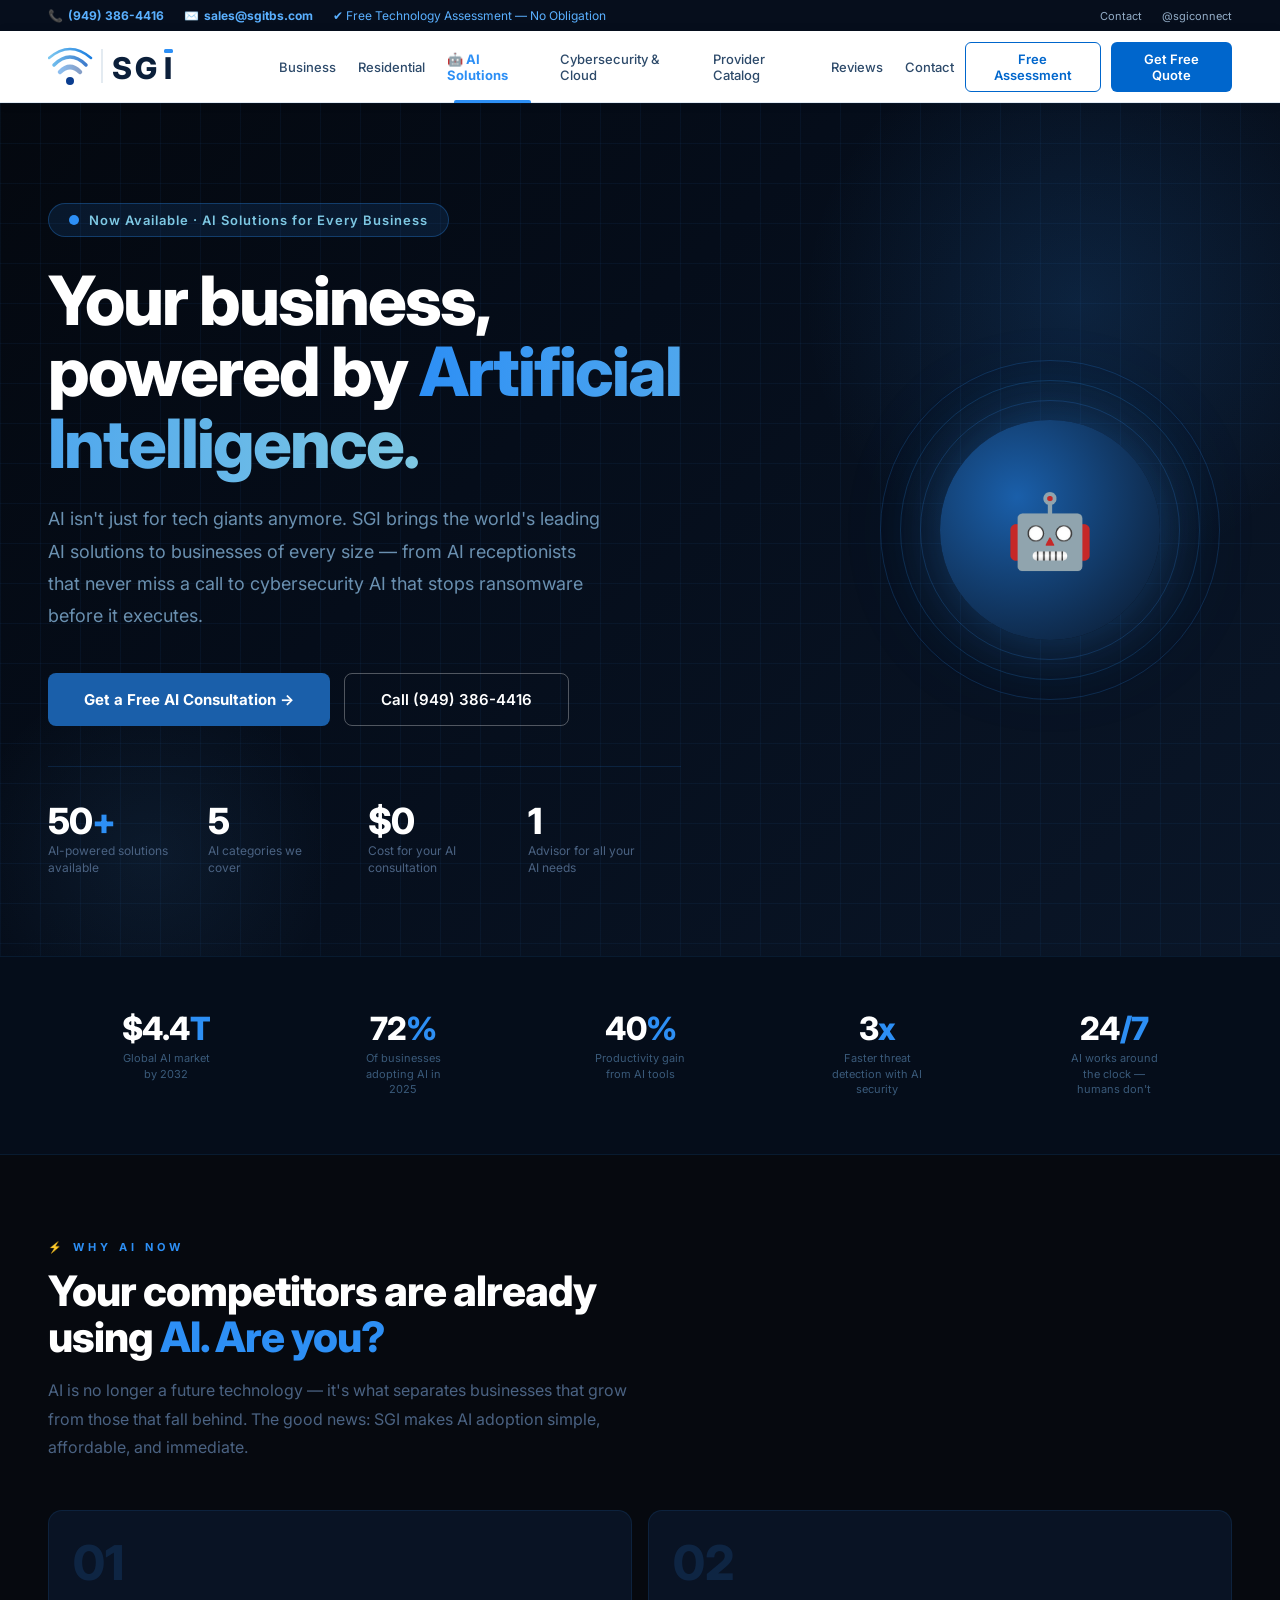
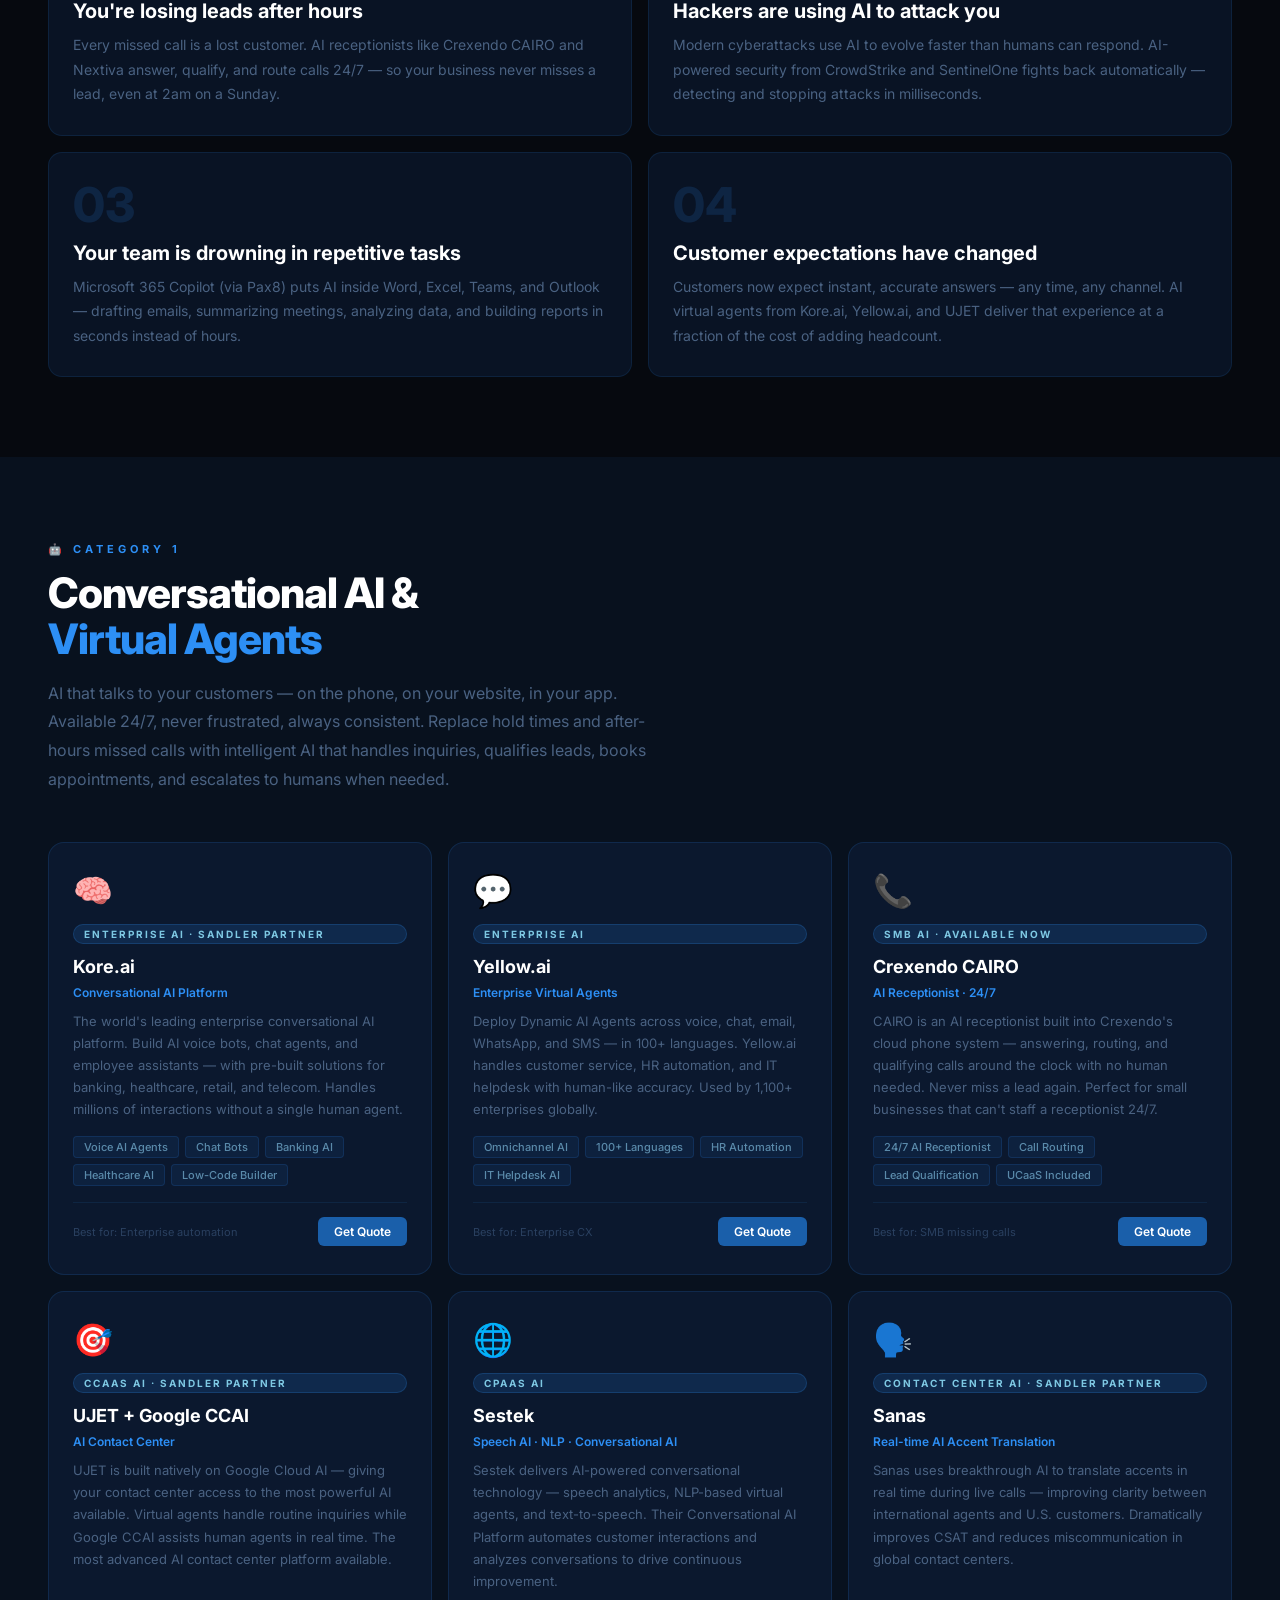
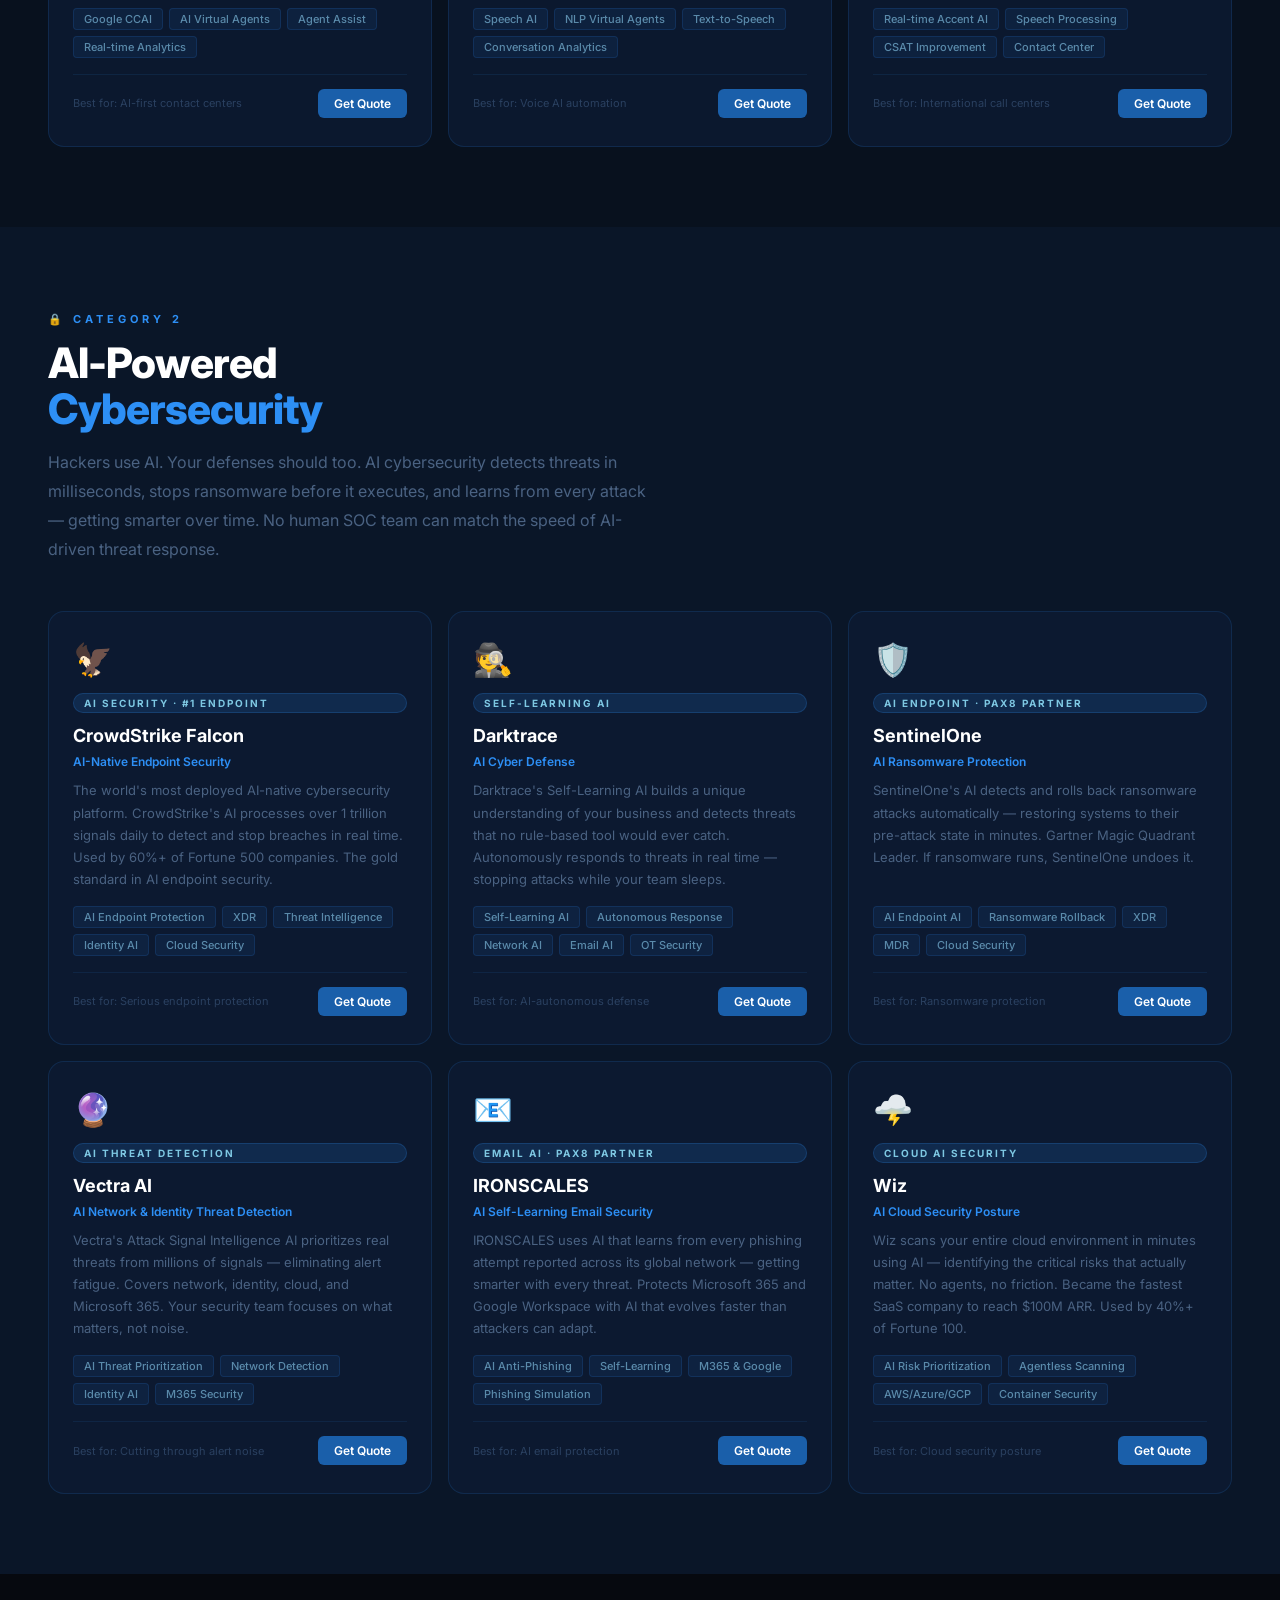
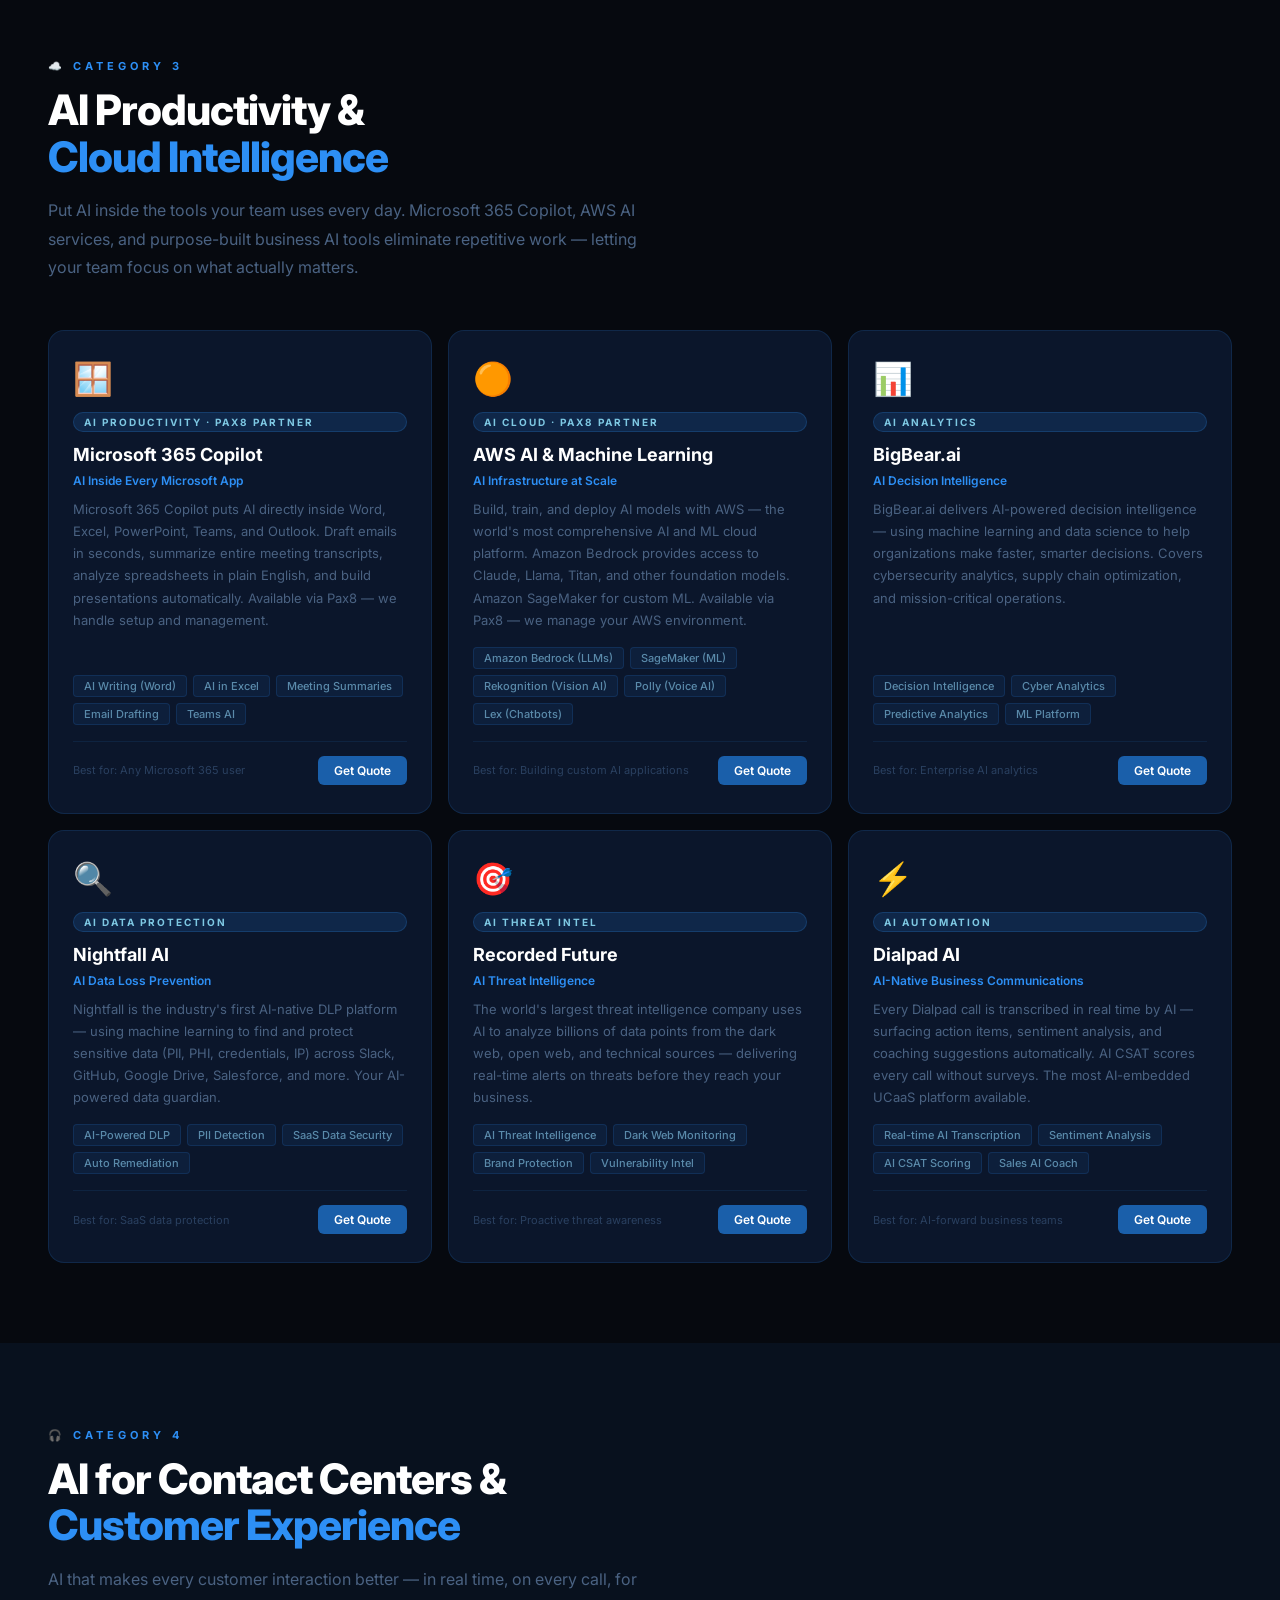
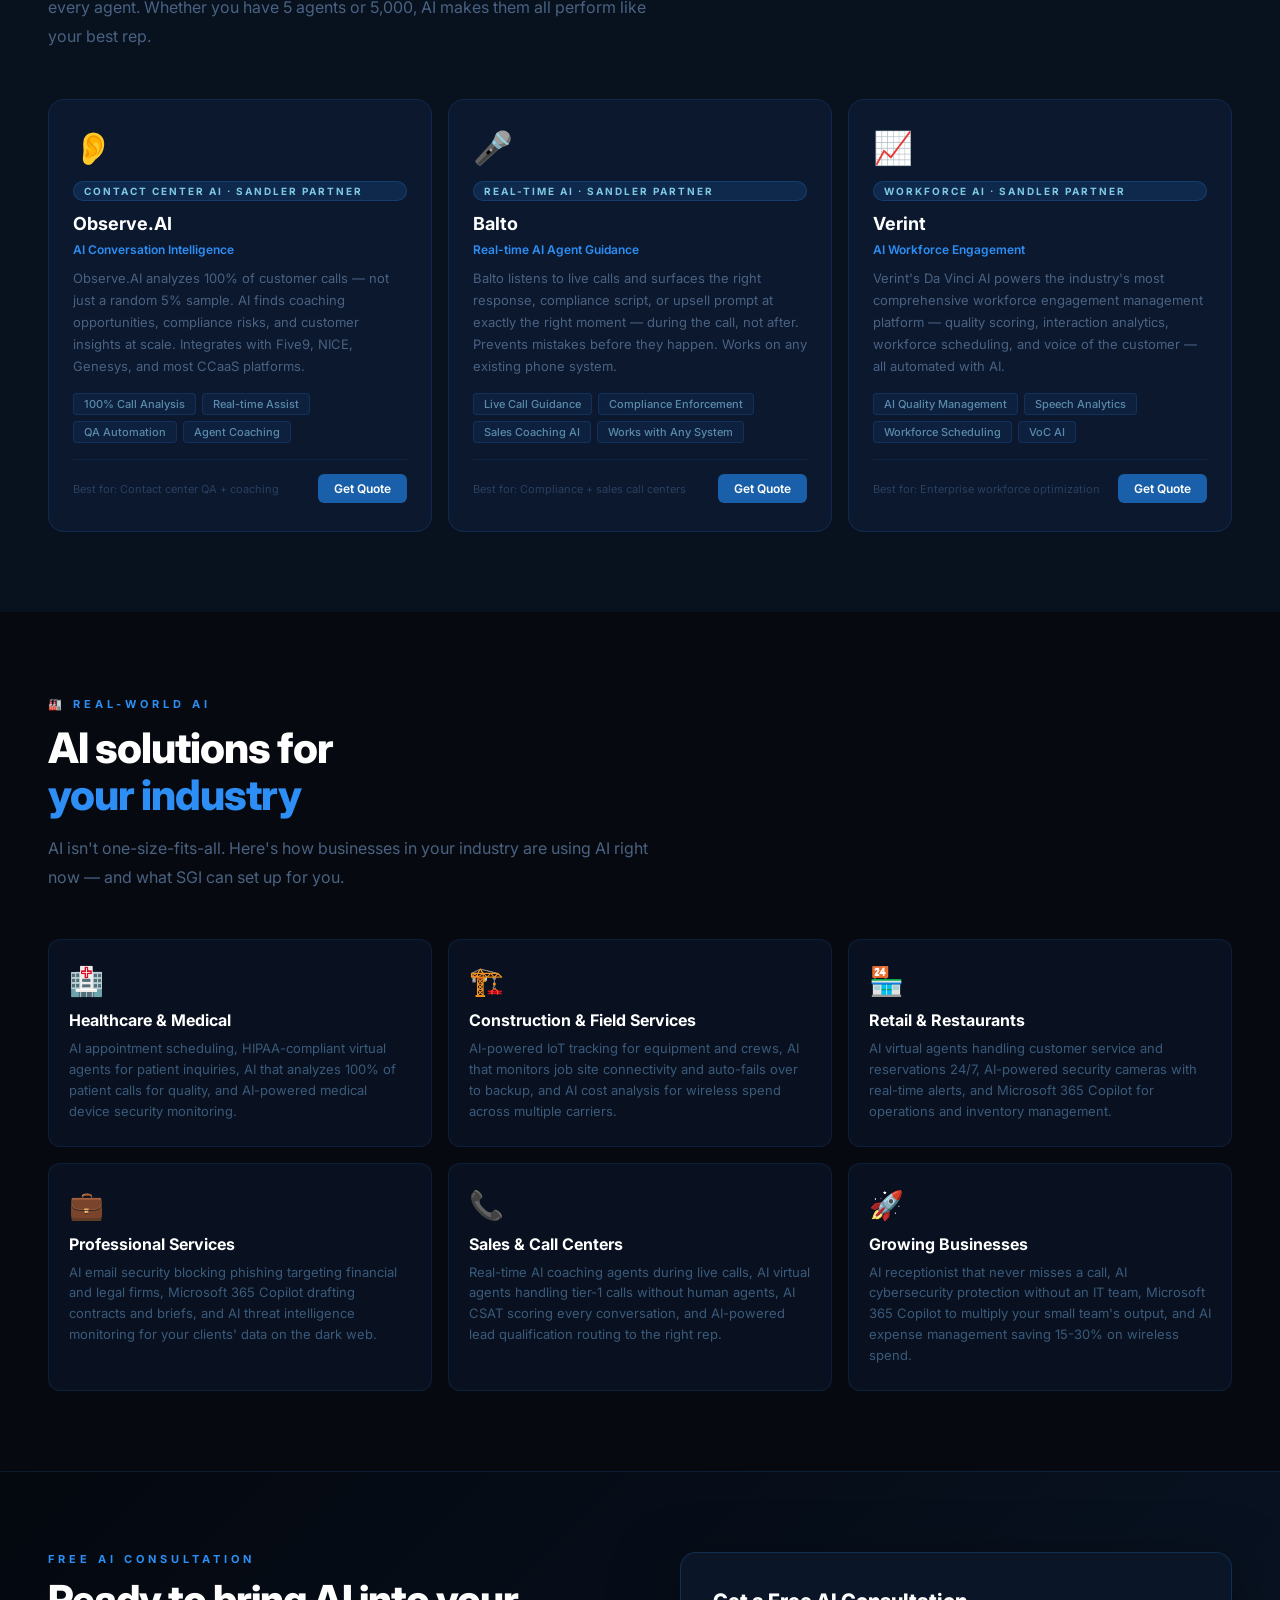
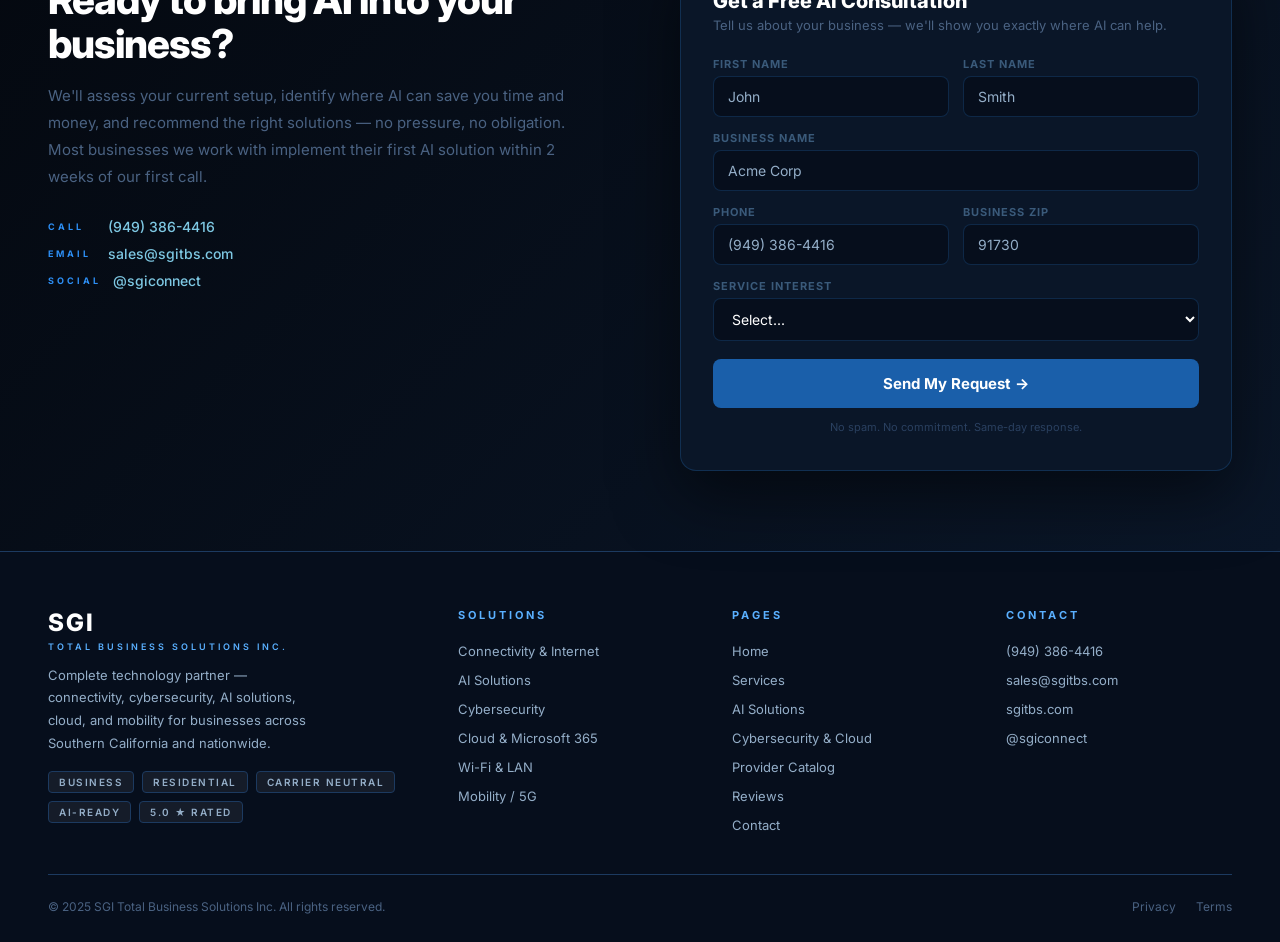
==== commit bd4d19d8: "Add files via upload" ====
--- a/ai.html
+++ b/ai.html
@@ -858,16 +858,14 @@
   </div>
 </div>
 <nav class="nav">
-  <a href="index.html"><div class="nav-logo-wrap"><svg width="220" height="44" viewBox="0 0 220 44" fill="none"><defs><linearGradient id="wgAI1" x1="0" y1="0" x2="1" y2="0"><stop offset="0%" stop-color="#7ec8f0"/><stop offset="100%" stop-color="#1a7de0"/></linearGradient><linearGradient id="wgAI2" x1="0" y1="0" x2="1" y2="0"><stop offset="0%" stop-color="#4aaae8" stop-opacity="0.8"/><stop offset="100%" stop-color="#0d5abf" stop-opacity="0.8"/></linearGradient><linearGradient id="wgAI3" x1="0" y1="0" x2="1" y2="0"><stop offset="0%" stop-color="#1a7de0" stop-opacity="0.5"/><stop offset="100%" stop-color="#0a3d8f" stop-opacity="0.5"/></linearGradient></defs><circle cx="22" cy="36" r="4" fill="#0a3d8f"/><path d="M12 27 Q22 17 32 27" stroke="url(#wgAI3)" stroke-width="4.5" fill="none" stroke-linecap="round"/><path d="M6 20 Q22 4 38 20" stroke="url(#wgAI2)" stroke-width="3.5" fill="none" stroke-linecap="round"/><path d="M1 13 Q22 -5 43 13" stroke="url(#wgAI1)" stroke-width="2.5" fill="none" stroke-linecap="round"/><line x1="54" y1="4" x2="54" y2="38" stroke="#d0dde8" stroke-width="1.2"/><text x="64" y="34" font-family="Inter,sans-serif" font-size="30" font-weight="800" fill="#0b1f3a" letter-spacing="-0.5">S</text><text x="87" y="34" font-family="Inter,sans-serif" font-size="30" font-weight="800" fill="#0b1f3a" letter-spacing="-0.5">G</text><text x="116" y="34" font-family="Inter,sans-serif" font-size="30" font-weight="800" fill="#0b1f3a">I</text><rect x="116" y="4" width="9" height="4" rx="1.5" fill="#2d8ff5"/></svg></div></a>
-  <ul class="nav-links">
-    <li><a href="index.html">Home</a></li>
-    <li><a href="services.html">Services</a></li>
+  <a href="index.html"><div class="nav-logo-wrap"><svg width="220" height="44" viewBox="0 0 220 44" fill="none"><defs><linearGradient id="wgR1" x1="0" y1="0" x2="1" y2="0"><stop offset="0%" stop-color="#7ec8f0"/><stop offset="100%" stop-color="#1a7de0"/></linearGradient><linearGradient id="wgR2" x1="0" y1="0" x2="1" y2="0"><stop offset="0%" stop-color="#4aaae8" stop-opacity="0.8"/><stop offset="100%" stop-color="#0d5abf" stop-opacity="0.8"/></linearGradient><linearGradient id="wgR3" x1="0" y1="0" x2="1" y2="0"><stop offset="0%" stop-color="#1a7de0" stop-opacity="0.5"/><stop offset="100%" stop-color="#0a3d8f" stop-opacity="0.5"/></linearGradient></defs><circle cx="22" cy="36" r="4" fill="#0a3d8f"/><path d="M12 27 Q22 17 32 27" stroke="url(#wgR3)" stroke-width="4.5" fill="none" stroke-linecap="round"/><path d="M6 20 Q22 4 38 20" stroke="url(#wgR2)" stroke-width="3.5" fill="none" stroke-linecap="round"/><path d="M1 13 Q22 -5 43 13" stroke="url(#wgR1)" stroke-width="2.5" fill="none" stroke-linecap="round"/><line x1="54" y1="4" x2="54" y2="38" stroke="#d0dde8" stroke-width="1.2"/><text x="64" y="34" font-family="Inter,sans-serif" font-size="30" font-weight="800" fill="#0b1f3a" letter-spacing="-0.5">S</text><text x="87" y="34" font-family="Inter,sans-serif" font-size="30" font-weight="800" fill="#0b1f3a" letter-spacing="-0.5">G</text><text x="116" y="34" font-family="Inter,sans-serif" font-size="30" font-weight="800" fill="#0b1f3a">I</text><rect x="116" y="4" width="9" height="4" rx="1.5" fill="#2d8ff5"/></svg></div></a>
+  <ul class="nav-links"><li><a href="index.html">Business</a></li>
+    <li><a href="residential.html" class="nav-res">Residential</a></li>
     <li><a href="ai.html" class="active ai-nav">🤖 AI Solutions</a></li>
     <li><a href="cybersecurity.html">Cybersecurity &amp; Cloud</a></li>
     <li><a href="providers.html">Provider Catalog</a></li>
     <li><a href="reviews.html">Reviews</a></li>
-    <li><a href="contact.html">Contact</a></li>
-  </ul>
+    <li><a href="contact.html">Contact</a></li></ul>
   <div class="nav-right">
     <button class="btn-ghost" onclick="window.location='contact.html'">Free Assessment</button>
     <button class="btn-solid" onclick="window.location='contact.html'">Get Free Quote</button>
@@ -875,8 +873,8 @@
   <button class="hamburger" onclick="toggleMenu()" id="hamburger">☰</button>
 </nav>
 <div class="mobile-menu" id="mobileMenu">
-  <a href="index.html">Home</a>
-  <a href="services.html">Services</a>
+  <a href="index.html">Business</a>
+  <a href="residential.html" style="color:#0066cc;font-weight:700;">🏠 Residential</a>
   <a href="ai.html" style="color:#2d8ff5;font-weight:700;">🤖 AI Solutions</a>
   <a href="cybersecurity.html">Cybersecurity &amp; Cloud</a>
   <a href="providers.html">Provider Catalog</a>
@@ -1244,7 +1242,7 @@
       <div class="footer-logo">SGI</div>
       <div class="footer-tagline">TOTAL BUSINESS SOLUTIONS INC.</div>
       <p>Complete technology partner — connectivity, cybersecurity, AI solutions, cloud, and mobility for businesses across Southern California and nationwide.</p>
-      <div class="footer-badges"><span>Licensed</span><span>Carrier Neutral</span><span>AI-Ready</span><span>5.0 ★ Rated</span></div>
+      <div class="footer-badges"><span>Business</span><span>Residential</span><span>Carrier Neutral</span><span>AI-Ready</span><span>5.0 ★ Rated</span></div>
     </div>
     <div class="footer-col"><h4>Solutions</h4><ul>
       <li><a href="services.html">Connectivity &amp; Internet</a></li>
